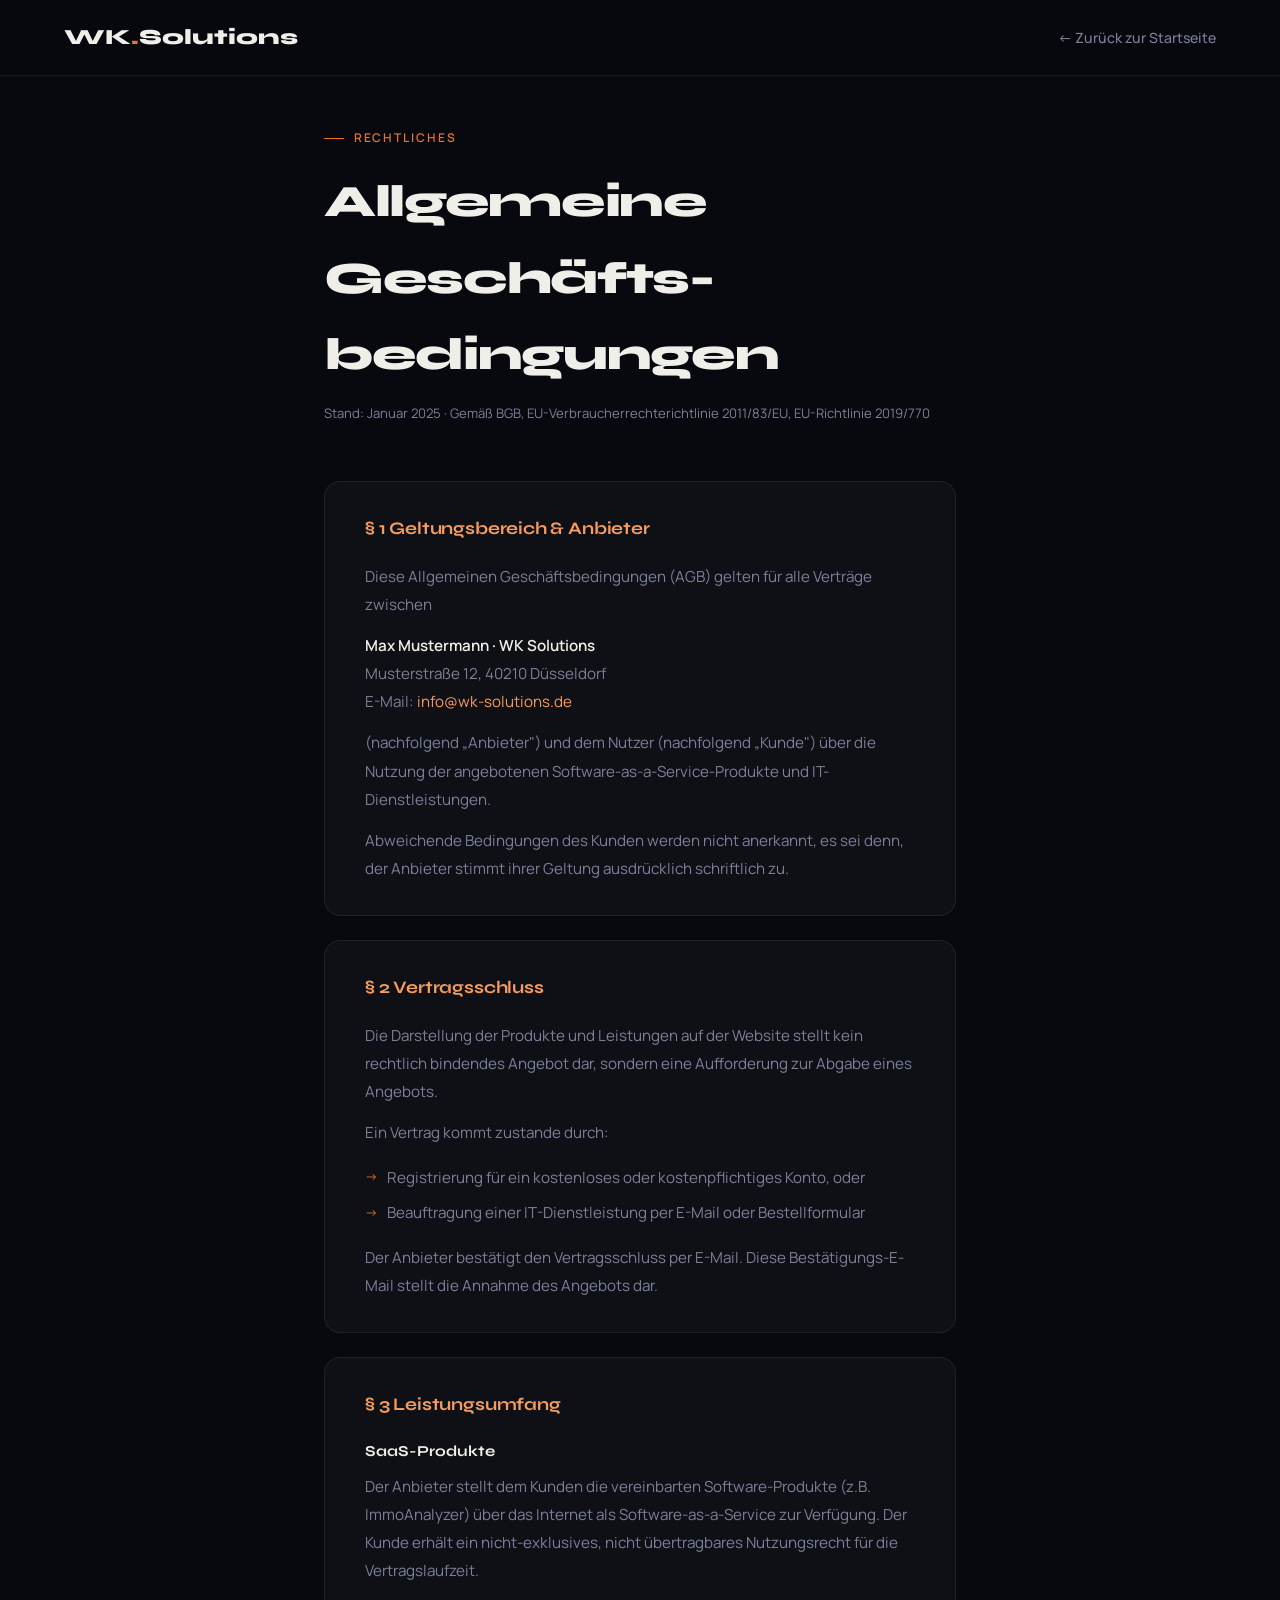
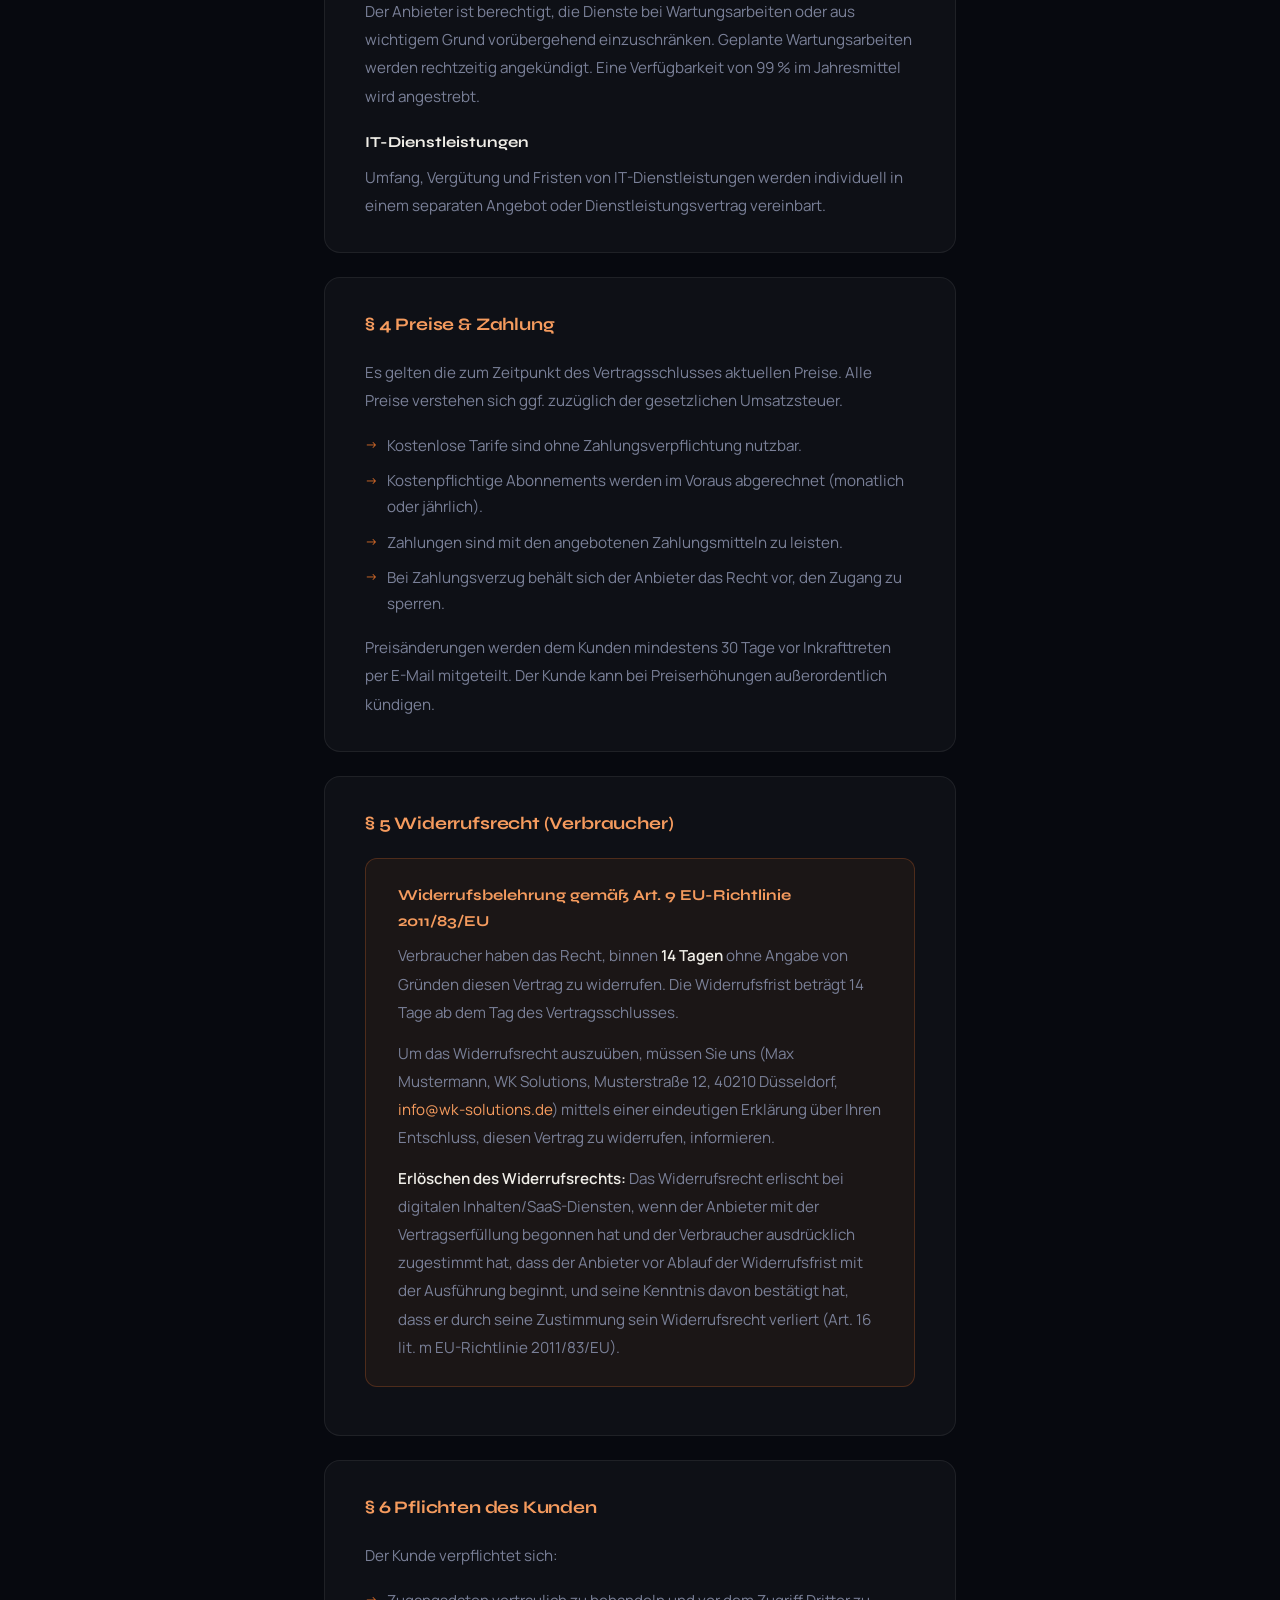
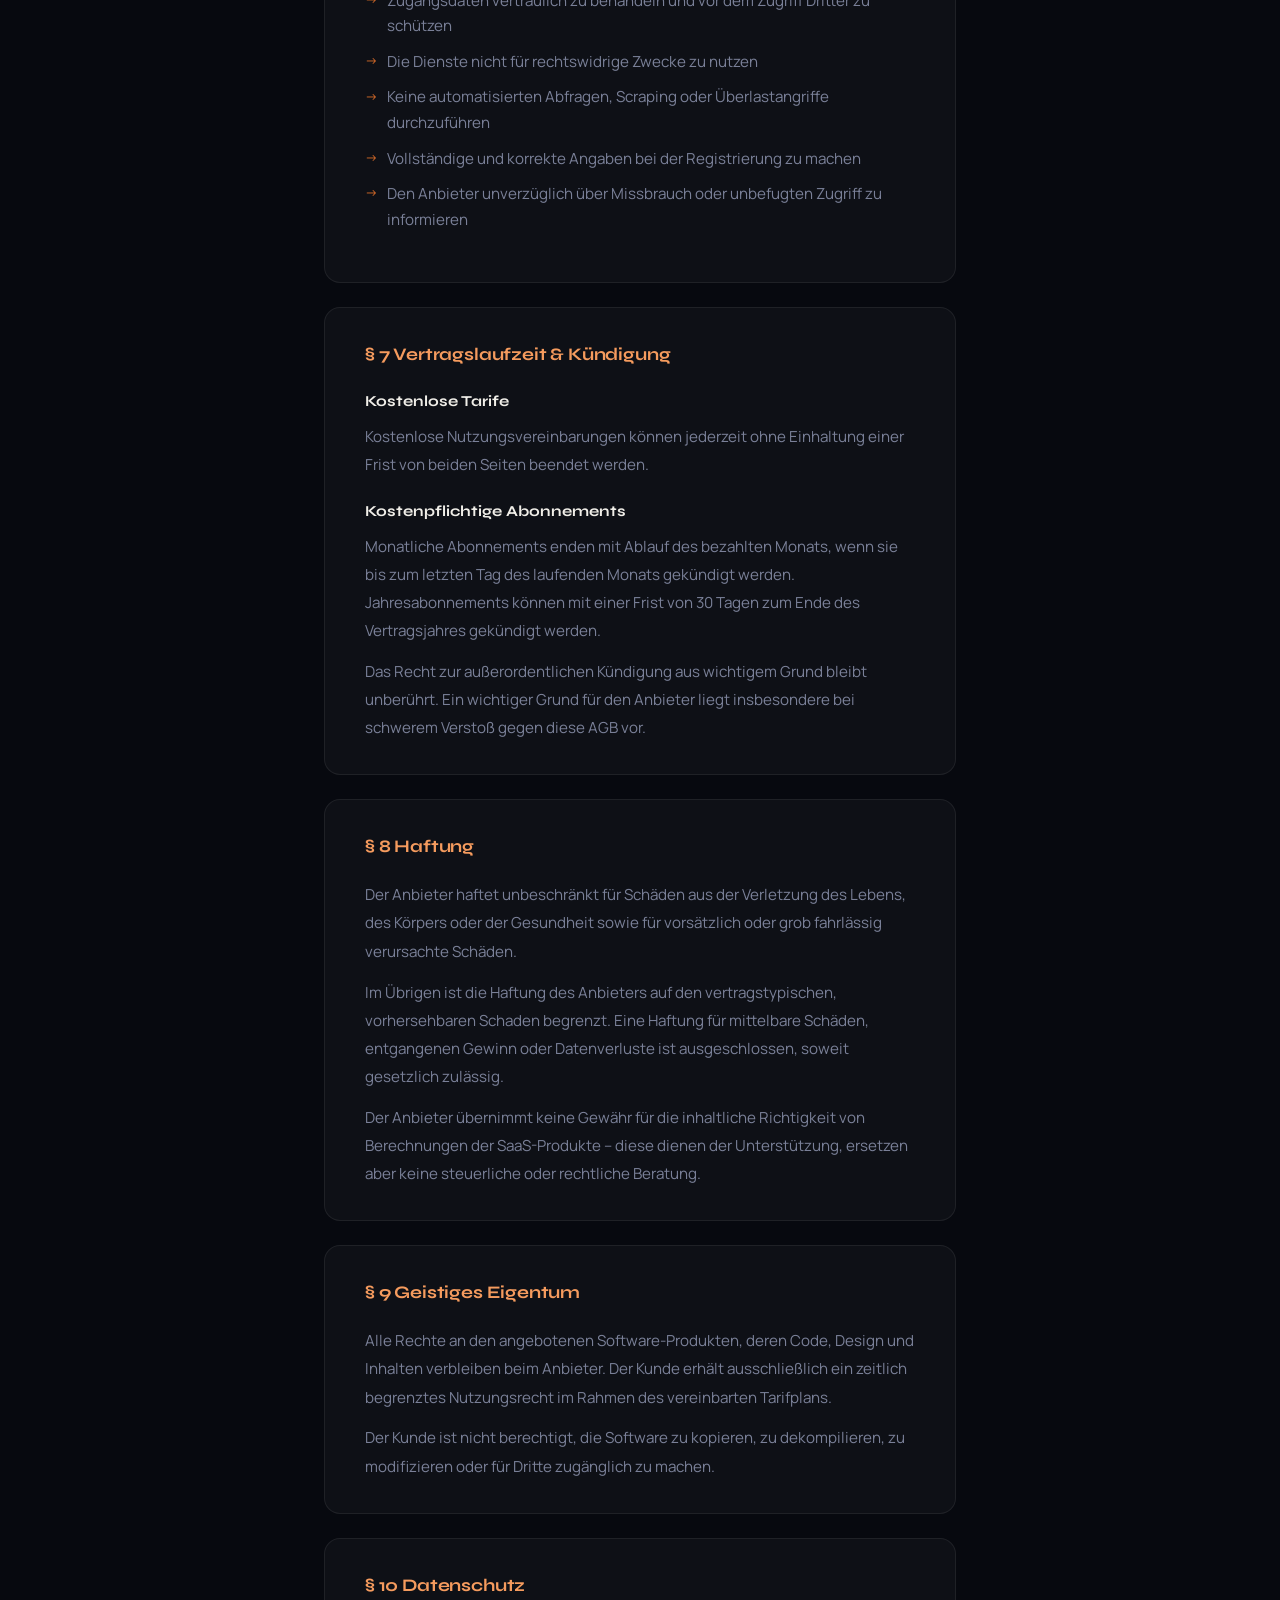
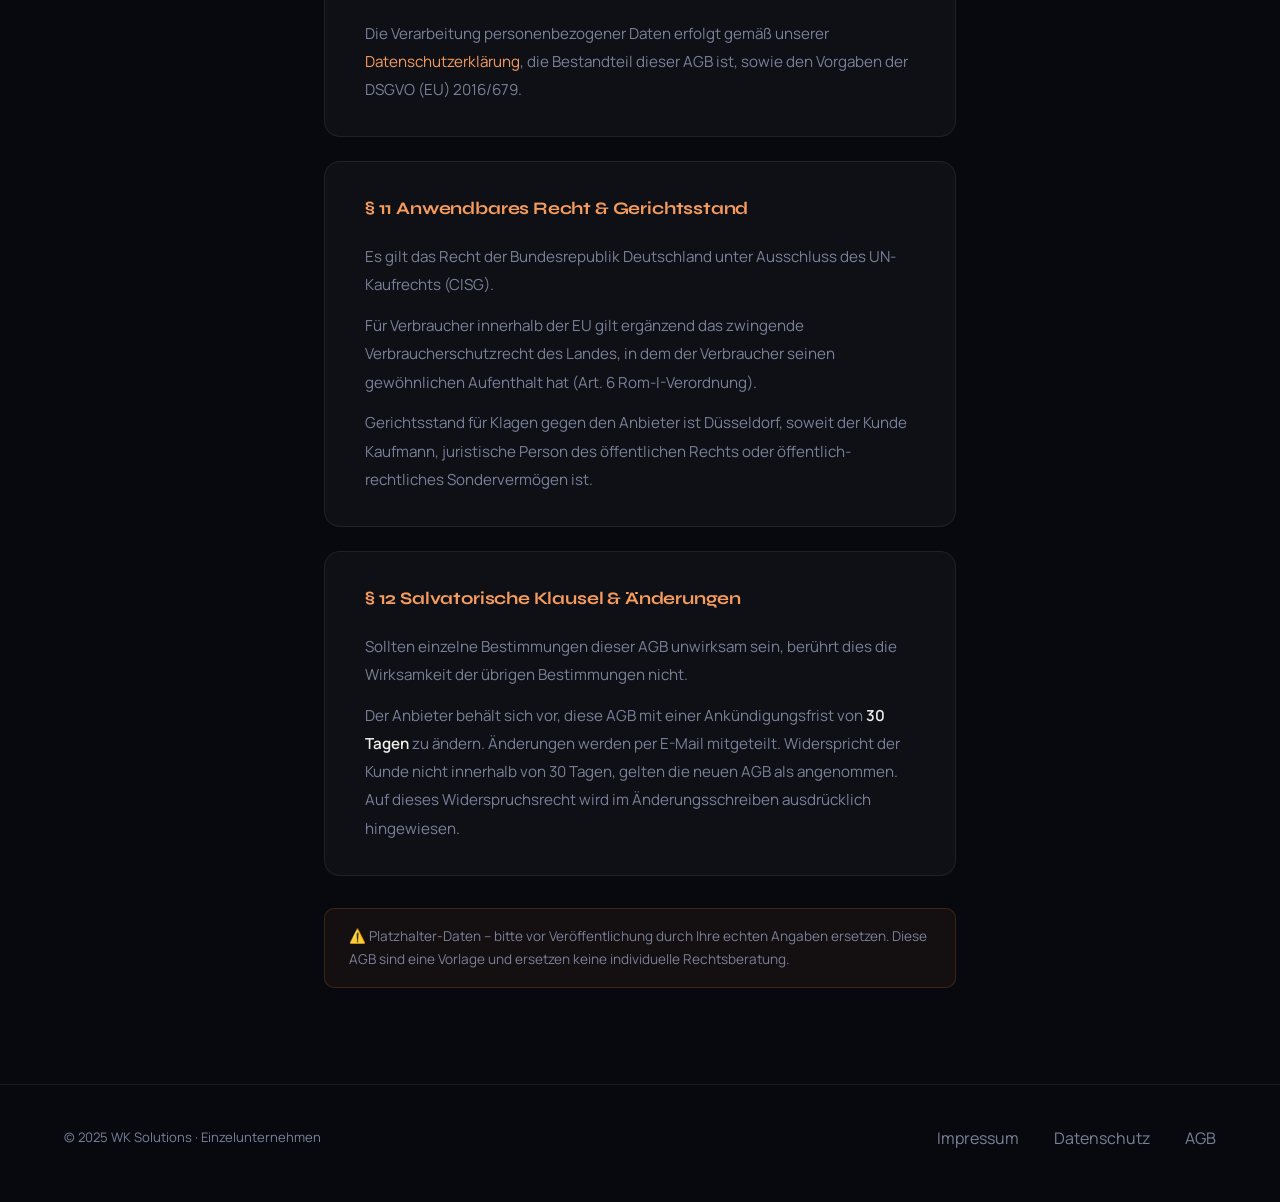
==== agb.html @ 7c2b5196 "first commit website" ====
<!DOCTYPE html>
<html lang="de">
<head>
<meta charset="UTF-8">
<meta name="viewport" content="width=device-width, initial-scale=1.0">
<title>AGB – WK Solutions</title>
<link rel="preconnect" href="https://fonts.googleapis.com">
<link href="https://fonts.googleapis.com/css2?family=Syne:wght@400;500;600;700;800&family=Manrope:wght@300;400;500;600&display=swap" rel="stylesheet">
<style>
  *, *::before, *::after { box-sizing: border-box; margin: 0; padding: 0; }
  :root {
    --bg: #07090F; --bg2: #0D111B; --bg3: #141926;
    --accent: #E8722A; --accent2: #F59B5E;
    --text: #F0EEE8; --muted: #7A8098; --border: rgba(255,255,255,0.07);
  }
  body { background: var(--bg); color: var(--text); font-family: 'Manrope', sans-serif; font-size: 16px; line-height: 1.7; }
  nav {
    position: fixed; top: 0; left: 0; right: 0; z-index: 100;
    display: flex; align-items: center; justify-content: space-between;
    padding: 1.2rem 5vw;
    background: rgba(7,9,15,0.9); backdrop-filter: blur(18px);
    border-bottom: 1px solid var(--border);
  }
  .logo { font-family: 'Syne', sans-serif; font-size: 1.35rem; font-weight: 800; color: var(--text); text-decoration: none; }
  .logo span { color: var(--accent); }
  .back-link { color: var(--muted); text-decoration: none; font-size: 0.88rem; font-weight: 500; transition: color 0.2s; }
  .back-link:hover { color: var(--text); }
  main { max-width: 760px; margin: 0 auto; padding: 8rem 5vw 6rem; }
  .page-tag {
    font-size: 0.75rem; font-weight: 600; letter-spacing: 0.16em;
    text-transform: uppercase; color: var(--accent); margin-bottom: 1rem;
    display: flex; align-items: center; gap: 0.6rem;
  }
  .page-tag::before { content: ''; display: block; width: 20px; height: 1px; background: var(--accent); }
  h1 { font-family: 'Syne', sans-serif; font-size: 2.8rem; font-weight: 800; letter-spacing: -0.03em; margin-bottom: 0.5rem; }
  .last-updated { font-size: 0.82rem; color: var(--muted); margin-bottom: 3.5rem; }
  .card {
    background: rgba(255,255,255,0.03); border: 1px solid var(--border);
    border-radius: 16px; padding: 2rem 2.5rem; margin-bottom: 1.5rem;
  }
  h2 { font-family: 'Syne', sans-serif; font-size: 1.1rem; font-weight: 700; margin-bottom: 1.2rem; color: var(--accent2); letter-spacing: -0.01em; }
  h3 { font-family: 'Syne', sans-serif; font-size: 0.95rem; font-weight: 700; margin: 1.2rem 0 0.5rem; color: var(--text); }
  p { color: var(--muted); font-size: 0.95rem; line-height: 1.85; margin-bottom: 0.8rem; }
  p:last-child { margin-bottom: 0; }
  strong { color: var(--text); font-weight: 600; }
  a { color: var(--accent2); text-decoration: none; }
  a:hover { text-decoration: underline; }
  ul { list-style: none; margin: 0.8rem 0; }
  ul li { color: var(--muted); font-size: 0.95rem; padding: 0.3rem 0 0.3rem 1.4rem; position: relative; }
  ul li::before { content: '→'; position: absolute; left: 0; color: var(--accent); font-size: 0.8rem; top: 0.38rem; }
  .widerruf-box {
    background: rgba(232,114,42,0.06); border: 1px solid rgba(232,114,42,0.25);
    border-radius: 12px; padding: 1.5rem 2rem; margin: 1rem 0;
  }
  .widerruf-box h3 { color: var(--accent2); margin-top: 0; }
  .notice {
    background: rgba(232,114,42,0.06); border: 1px solid rgba(232,114,42,0.2);
    border-radius: 10px; padding: 1rem 1.5rem; margin-top: 2rem;
    font-size: 0.85rem; color: var(--muted);
  }
  footer { padding: 2.5rem 5vw; border-top: 1px solid var(--border); display: flex; justify-content: space-between; flex-wrap: wrap; gap: 1rem; }
  footer p { font-size: 0.82rem; color: var(--muted); }
  footer a { color: var(--muted); text-decoration: none; margin-left: 2rem; }
  footer a:hover { color: var(--text); }
</style>
</head>
<body>
<nav>
  <a href="wk-solutions.html" class="logo">WK<span>.</span>Solutions</a>
  <a href="wk-solutions.html" class="back-link">← Zurück zur Startseite</a>
</nav>

<main>
  <div class="page-tag">Rechtliches</div>
  <h1>Allgemeine Geschäfts&shy;bedingungen</h1>
  <p class="last-updated">Stand: Januar 2025 · Gemäß BGB, EU-Verbraucherrechterichtlinie 2011/83/EU, EU-Richtlinie 2019/770</p>

  <div class="card">
    <h2>§ 1 Geltungsbereich & Anbieter</h2>
    <p>Diese Allgemeinen Geschäftsbedingungen (AGB) gelten für alle Verträge zwischen</p>
    <p>
      <strong>Max Mustermann · WK Solutions</strong><br>
      Musterstraße 12, 40210 Düsseldorf<br>
      E-Mail: <a href="mailto:info@wk-solutions.de">info@wk-solutions.de</a>
    </p>
    <p>(nachfolgend „Anbieter") und dem Nutzer (nachfolgend „Kunde") über die Nutzung
       der angebotenen Software-as-a-Service-Produkte und IT-Dienstleistungen.</p>
    <p>Abweichende Bedingungen des Kunden werden nicht anerkannt, es sei denn, der
       Anbieter stimmt ihrer Geltung ausdrücklich schriftlich zu.</p>
  </div>

  <div class="card">
    <h2>§ 2 Vertragsschluss</h2>
    <p>Die Darstellung der Produkte und Leistungen auf der Website stellt kein rechtlich
       bindendes Angebot dar, sondern eine Aufforderung zur Abgabe eines Angebots.</p>
    <p>Ein Vertrag kommt zustande durch:</p>
    <ul>
      <li>Registrierung für ein kostenloses oder kostenpflichtiges Konto, oder</li>
      <li>Beauftragung einer IT-Dienstleistung per E-Mail oder Bestellformular</li>
    </ul>
    <p>Der Anbieter bestätigt den Vertragsschluss per E-Mail. Diese Bestätigungs-E-Mail
       stellt die Annahme des Angebots dar.</p>
  </div>

  <div class="card">
    <h2>§ 3 Leistungsumfang</h2>
    <h3>SaaS-Produkte</h3>
    <p>Der Anbieter stellt dem Kunden die vereinbarten Software-Produkte (z.B. ImmoAnalyzer)
       über das Internet als Software-as-a-Service zur Verfügung. Der Kunde erhält ein
       nicht-exklusives, nicht übertragbares Nutzungsrecht für die Vertragslaufzeit.</p>
    <p>Der Anbieter ist berechtigt, die Dienste bei Wartungsarbeiten oder aus wichtigem
       Grund vorübergehend einzuschränken. Geplante Wartungsarbeiten werden rechtzeitig
       angekündigt. Eine Verfügbarkeit von 99 % im Jahresmittel wird angestrebt.</p>
    <h3>IT-Dienstleistungen</h3>
    <p>Umfang, Vergütung und Fristen von IT-Dienstleistungen werden individuell in einem
       separaten Angebot oder Dienstleistungsvertrag vereinbart.</p>
  </div>

  <div class="card">
    <h2>§ 4 Preise & Zahlung</h2>
    <p>Es gelten die zum Zeitpunkt des Vertragsschlusses aktuellen Preise. Alle Preise
       verstehen sich ggf. zuzüglich der gesetzlichen Umsatzsteuer.</p>
    <ul>
      <li>Kostenlose Tarife sind ohne Zahlungsverpflichtung nutzbar.</li>
      <li>Kostenpflichtige Abonnements werden im Voraus abgerechnet (monatlich oder jährlich).</li>
      <li>Zahlungen sind mit den angebotenen Zahlungsmitteln zu leisten.</li>
      <li>Bei Zahlungsverzug behält sich der Anbieter das Recht vor, den Zugang zu sperren.</li>
    </ul>
    <p>Preisänderungen werden dem Kunden mindestens 30 Tage vor Inkrafttreten per E-Mail
       mitgeteilt. Der Kunde kann bei Preiserhöhungen außerordentlich kündigen.</p>
  </div>

  <div class="card">
    <h2>§ 5 Widerrufsrecht (Verbraucher)</h2>
    <div class="widerruf-box">
      <h3>Widerrufsbelehrung gemäß Art. 9 EU-Richtlinie 2011/83/EU</h3>
      <p>Verbraucher haben das Recht, binnen <strong>14 Tagen</strong> ohne Angabe von
         Gründen diesen Vertrag zu widerrufen. Die Widerrufsfrist beträgt 14 Tage ab dem
         Tag des Vertragsschlusses.</p>
      <p>Um das Widerrufsrecht auszuüben, müssen Sie uns (Max Mustermann, WK Solutions,
         Musterstraße 12, 40210 Düsseldorf, <a href="mailto:info@wk-solutions.de">info@wk-solutions.de</a>)
         mittels einer eindeutigen Erklärung über Ihren Entschluss, diesen Vertrag zu
         widerrufen, informieren.</p>
      <p><strong>Erlöschen des Widerrufsrechts:</strong> Das Widerrufsrecht erlischt bei
         digitalen Inhalten/SaaS-Diensten, wenn der Anbieter mit der Vertragserfüllung
         begonnen hat und der Verbraucher ausdrücklich zugestimmt hat, dass der Anbieter
         vor Ablauf der Widerrufsfrist mit der Ausführung beginnt, und seine Kenntnis
         davon bestätigt hat, dass er durch seine Zustimmung sein Widerrufsrecht verliert
         (Art. 16 lit. m EU-Richtlinie 2011/83/EU).</p>
    </div>
  </div>

  <div class="card">
    <h2>§ 6 Pflichten des Kunden</h2>
    <p>Der Kunde verpflichtet sich:</p>
    <ul>
      <li>Zugangsdaten vertraulich zu behandeln und vor dem Zugriff Dritter zu schützen</li>
      <li>Die Dienste nicht für rechtswidrige Zwecke zu nutzen</li>
      <li>Keine automatisierten Abfragen, Scraping oder Überlastangriffe durchzuführen</li>
      <li>Vollständige und korrekte Angaben bei der Registrierung zu machen</li>
      <li>Den Anbieter unverzüglich über Missbrauch oder unbefugten Zugriff zu informieren</li>
    </ul>
  </div>

  <div class="card">
    <h2>§ 7 Vertragslaufzeit & Kündigung</h2>
    <h3>Kostenlose Tarife</h3>
    <p>Kostenlose Nutzungsvereinbarungen können jederzeit ohne Einhaltung einer Frist
       von beiden Seiten beendet werden.</p>
    <h3>Kostenpflichtige Abonnements</h3>
    <p>Monatliche Abonnements enden mit Ablauf des bezahlten Monats, wenn sie bis zum
       letzten Tag des laufenden Monats gekündigt werden. Jahresabonnements können mit
       einer Frist von 30 Tagen zum Ende des Vertragsjahres gekündigt werden.</p>
    <p>Das Recht zur außerordentlichen Kündigung aus wichtigem Grund bleibt unberührt.
       Ein wichtiger Grund für den Anbieter liegt insbesondere bei schwerem Verstoß
       gegen diese AGB vor.</p>
  </div>

  <div class="card">
    <h2>§ 8 Haftung</h2>
    <p>Der Anbieter haftet unbeschränkt für Schäden aus der Verletzung des Lebens,
       des Körpers oder der Gesundheit sowie für vorsätzlich oder grob fahrlässig
       verursachte Schäden.</p>
    <p>Im Übrigen ist die Haftung des Anbieters auf den vertragstypischen, vorhersehbaren
       Schaden begrenzt. Eine Haftung für mittelbare Schäden, entgangenen Gewinn oder
       Datenverluste ist ausgeschlossen, soweit gesetzlich zulässig.</p>
    <p>Der Anbieter übernimmt keine Gewähr für die inhaltliche Richtigkeit von
       Berechnungen der SaaS-Produkte – diese dienen der Unterstützung, ersetzen aber
       keine steuerliche oder rechtliche Beratung.</p>
  </div>

  <div class="card">
    <h2>§ 9 Geistiges Eigentum</h2>
    <p>Alle Rechte an den angebotenen Software-Produkten, deren Code, Design und
       Inhalten verbleiben beim Anbieter. Der Kunde erhält ausschließlich ein zeitlich
       begrenztes Nutzungsrecht im Rahmen des vereinbarten Tarifplans.</p>
    <p>Der Kunde ist nicht berechtigt, die Software zu kopieren, zu dekompilieren,
       zu modifizieren oder für Dritte zugänglich zu machen.</p>
  </div>

  <div class="card">
    <h2>§ 10 Datenschutz</h2>
    <p>Die Verarbeitung personenbezogener Daten erfolgt gemäß unserer
       <a href="datenschutz.html">Datenschutzerklärung</a>, die Bestandteil dieser
       AGB ist, sowie den Vorgaben der DSGVO (EU) 2016/679.</p>
  </div>

  <div class="card">
    <h2>§ 11 Anwendbares Recht & Gerichtsstand</h2>
    <p>Es gilt das Recht der Bundesrepublik Deutschland unter Ausschluss des
       UN-Kaufrechts (CISG).</p>
    <p>Für Verbraucher innerhalb der EU gilt ergänzend das zwingende Verbraucherschutzrecht
       des Landes, in dem der Verbraucher seinen gewöhnlichen Aufenthalt hat
       (Art. 6 Rom-I-Verordnung).</p>
    <p>Gerichtsstand für Klagen gegen den Anbieter ist Düsseldorf, soweit der Kunde
       Kaufmann, juristische Person des öffentlichen Rechts oder öffentlich-rechtliches
       Sondervermögen ist.</p>
  </div>

  <div class="card">
    <h2>§ 12 Salvatorische Klausel & Änderungen</h2>
    <p>Sollten einzelne Bestimmungen dieser AGB unwirksam sein, berührt dies die
       Wirksamkeit der übrigen Bestimmungen nicht.</p>
    <p>Der Anbieter behält sich vor, diese AGB mit einer Ankündigungsfrist von
       <strong>30 Tagen</strong> zu ändern. Änderungen werden per E-Mail mitgeteilt.
       Widerspricht der Kunde nicht innerhalb von 30 Tagen, gelten die neuen AGB
       als angenommen. Auf dieses Widerspruchsrecht wird im Änderungsschreiben
       ausdrücklich hingewiesen.</p>
  </div>

  <div class="notice">
    ⚠️ Platzhalter-Daten – bitte vor Veröffentlichung durch Ihre echten Angaben ersetzen.
    Diese AGB sind eine Vorlage und ersetzen keine individuelle Rechtsberatung.
  </div>
</main>

<footer>
  <p>© 2025 WK Solutions · Einzelunternehmen</p>
  <div>
    <a href="impressum.html">Impressum</a>
    <a href="datenschutz.html">Datenschutz</a>
    <a href="agb.html">AGB</a>
  </div>
</footer>
</body>
</html>
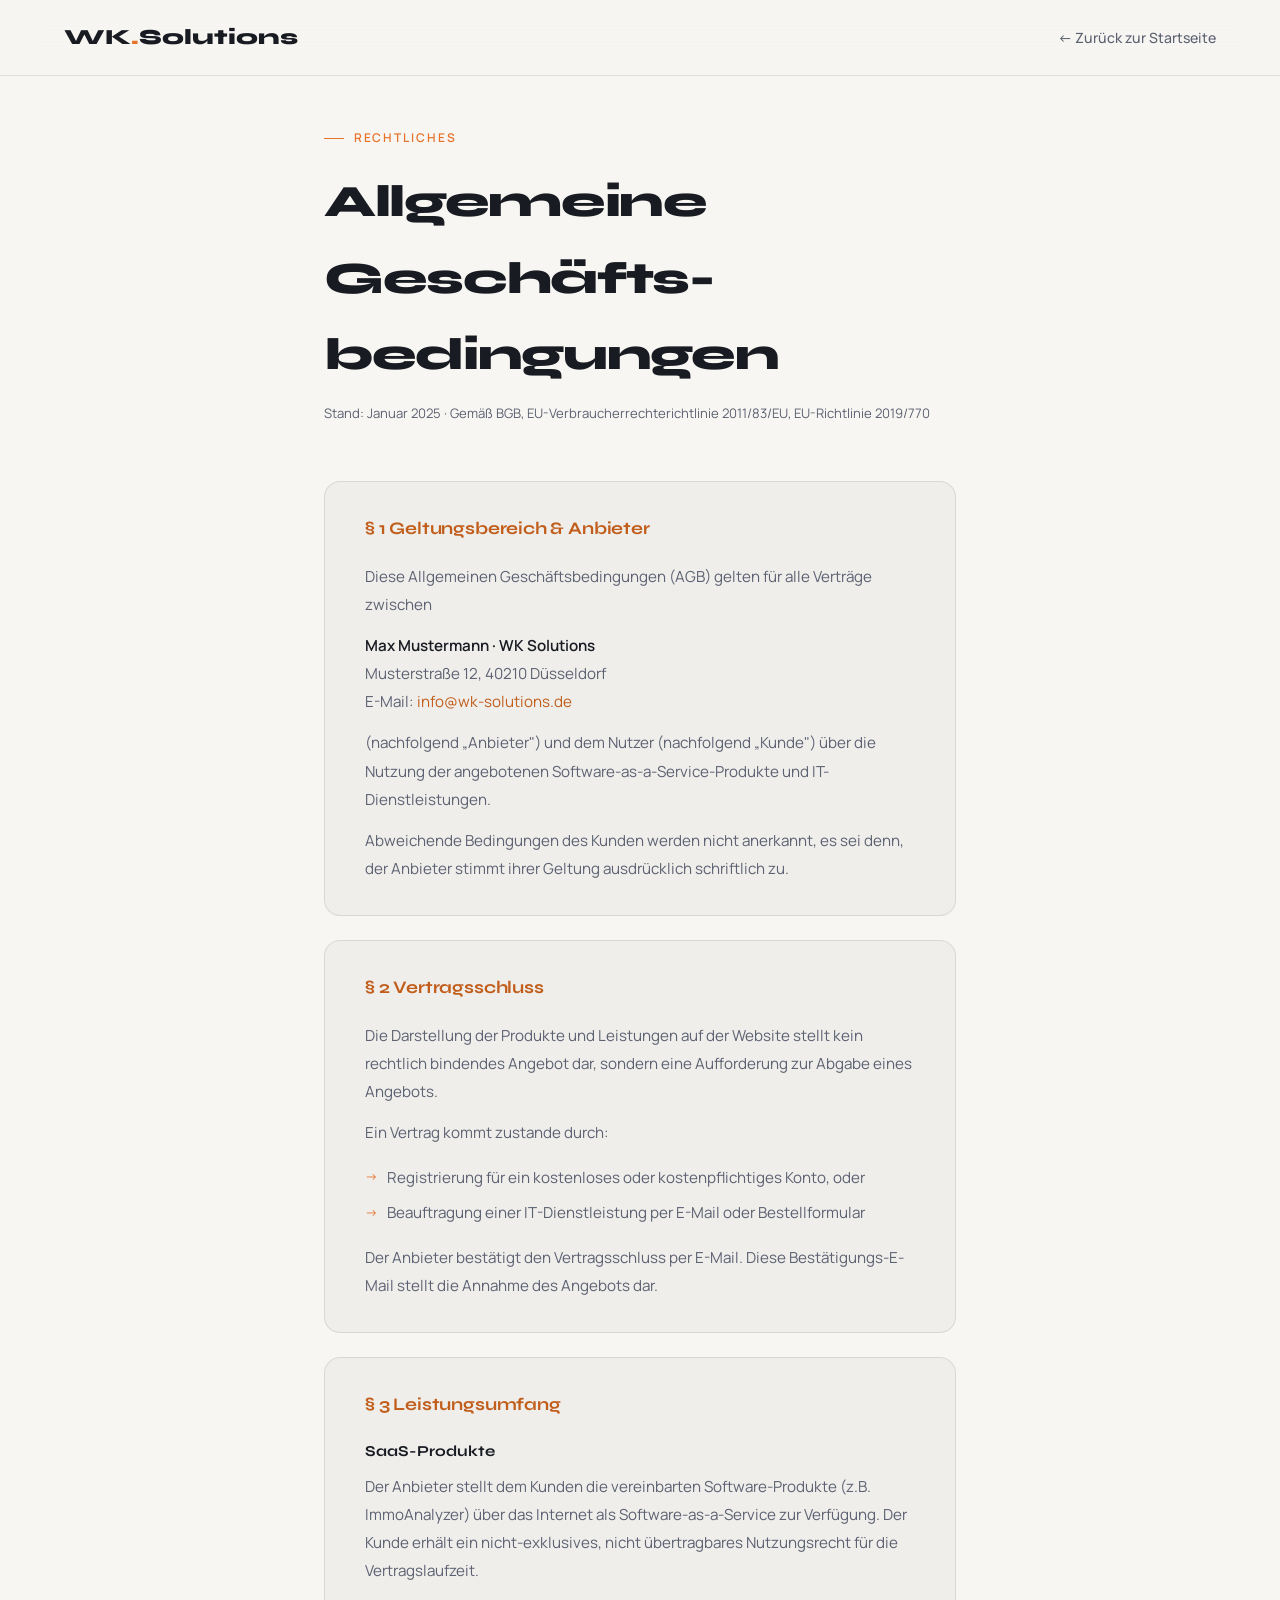
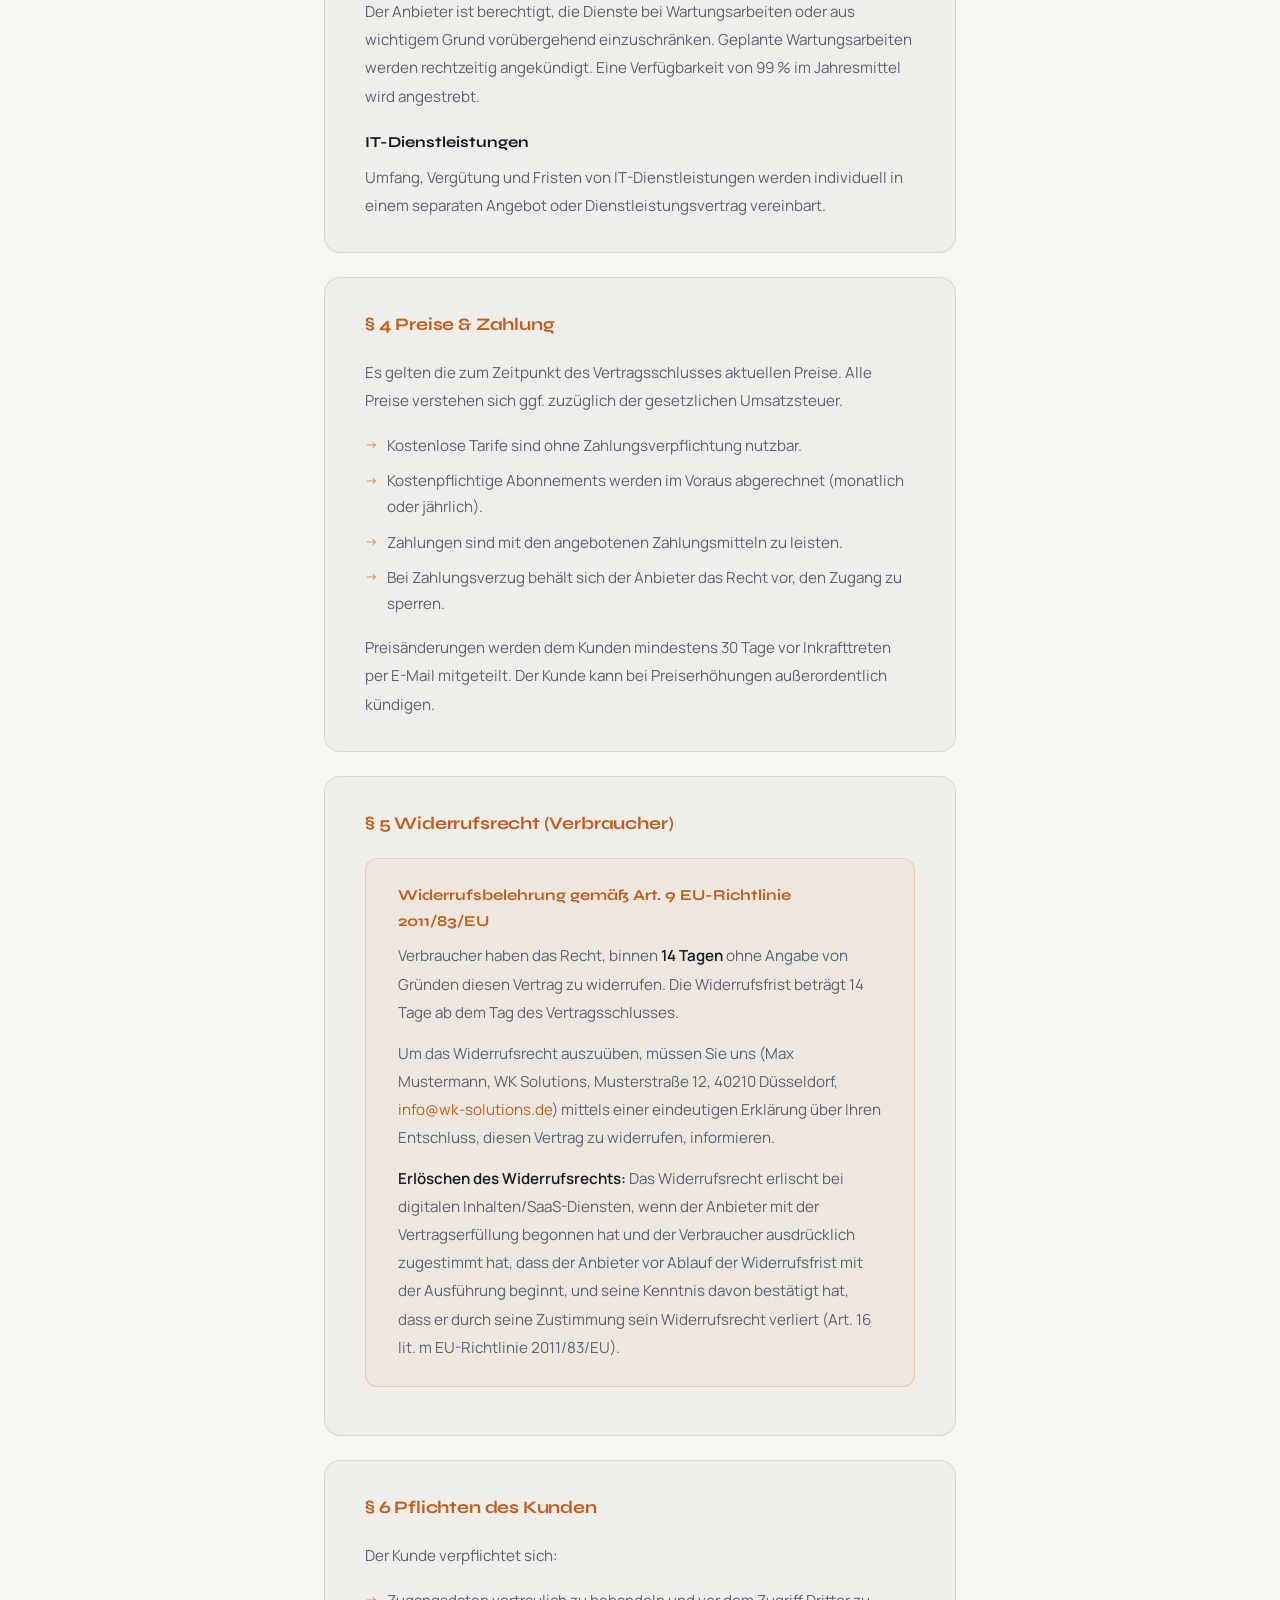
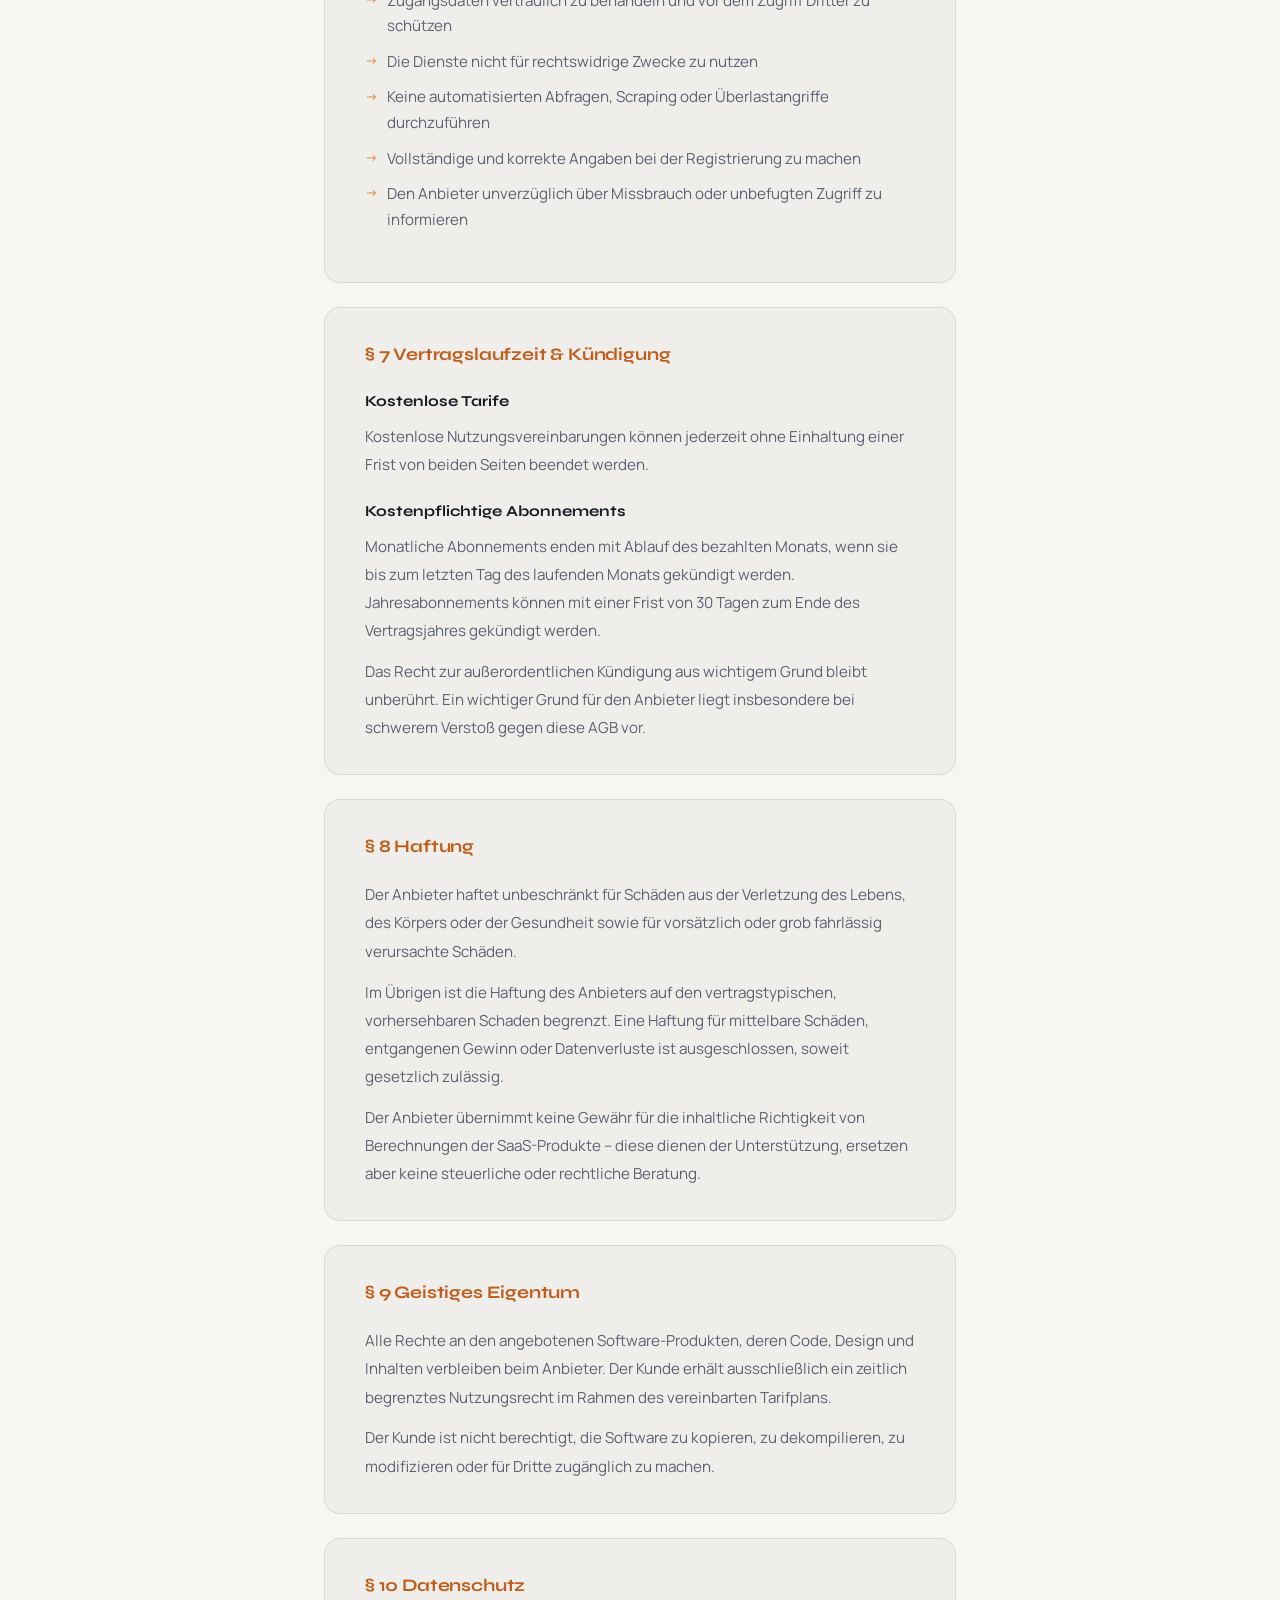
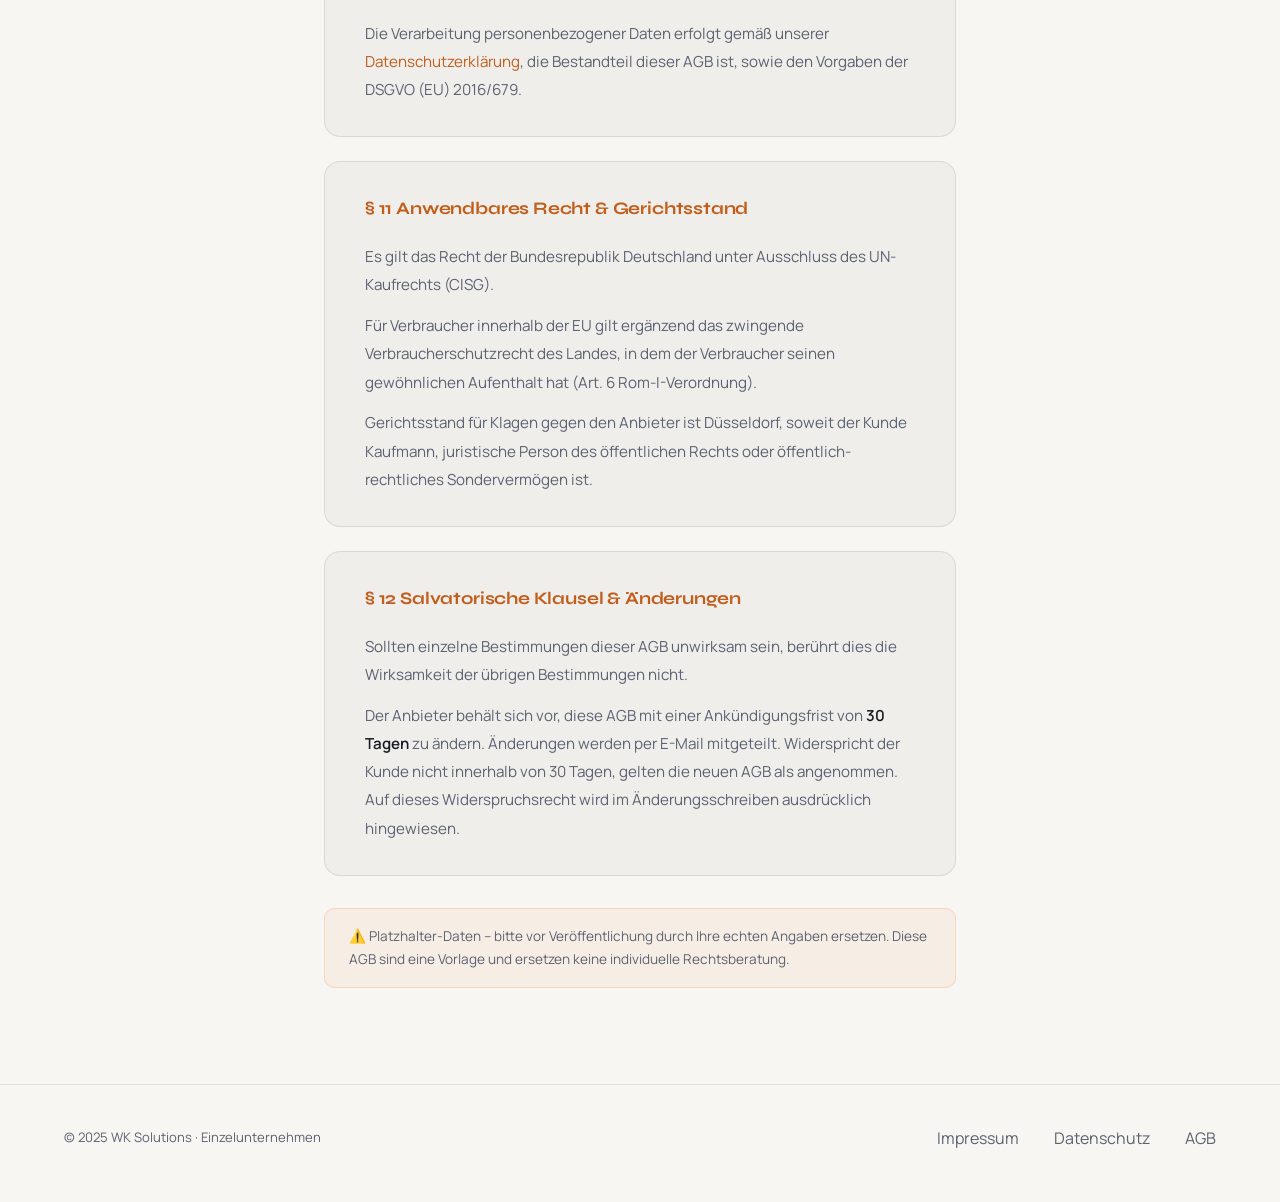
==== commit ebf65cfd: "update web pages" ====
--- a/agb.html
+++ b/agb.html
@@ -1,4 +1,4 @@
-<!DOCTYPE html>
+﻿<!DOCTYPE html>
 <html lang="de">
 <head>
 <meta charset="UTF-8">
@@ -9,16 +9,16 @@
 <style>
   *, *::before, *::after { box-sizing: border-box; margin: 0; padding: 0; }
   :root {
-    --bg: #07090F; --bg2: #0D111B; --bg3: #141926;
-    --accent: #E8722A; --accent2: #F59B5E;
-    --text: #F0EEE8; --muted: #7A8098; --border: rgba(255,255,255,0.07);
+    --bg: #F7F6F2; --bg2: #FFFFFF; --bg3: #F0EEE8;
+    --accent: #E8722A; --accent2: #C25E1C;
+    --text: #181B22; --muted: #5D6272; --border: rgba(24,27,34,0.10);
   }
   body { background: var(--bg); color: var(--text); font-family: 'Manrope', sans-serif; font-size: 16px; line-height: 1.7; }
   nav {
     position: fixed; top: 0; left: 0; right: 0; z-index: 100;
     display: flex; align-items: center; justify-content: space-between;
     padding: 1.2rem 5vw;
-    background: rgba(7,9,15,0.9); backdrop-filter: blur(18px);
+    background: rgba(247,246,242,0.9); backdrop-filter: blur(18px);
     border-bottom: 1px solid var(--border);
   }
   .logo { font-family: 'Syne', sans-serif; font-size: 1.35rem; font-weight: 800; color: var(--text); text-decoration: none; }
@@ -35,7 +35,7 @@
   h1 { font-family: 'Syne', sans-serif; font-size: 2.8rem; font-weight: 800; letter-spacing: -0.03em; margin-bottom: 0.5rem; }
   .last-updated { font-size: 0.82rem; color: var(--muted); margin-bottom: 3.5rem; }
   .card {
-    background: rgba(255,255,255,0.03); border: 1px solid var(--border);
+    background: rgba(24,27,34,0.03); border: 1px solid var(--border);
     border-radius: 16px; padding: 2rem 2.5rem; margin-bottom: 1.5rem;
   }
   h2 { font-family: 'Syne', sans-serif; font-size: 1.1rem; font-weight: 700; margin-bottom: 1.2rem; color: var(--accent2); letter-spacing: -0.01em; }
@@ -66,8 +66,8 @@
 </head>
 <body>
 <nav>
-  <a href="wk-solutions.html" class="logo">WK<span>.</span>Solutions</a>
-  <a href="wk-solutions.html" class="back-link">← Zurück zur Startseite</a>
+  <a href="index.html" class="logo">WK<span>.</span>Solutions</a>
+  <a href="index.html" class="back-link">← Zurück zur Startseite</a>
 </nav>
 
 <main>
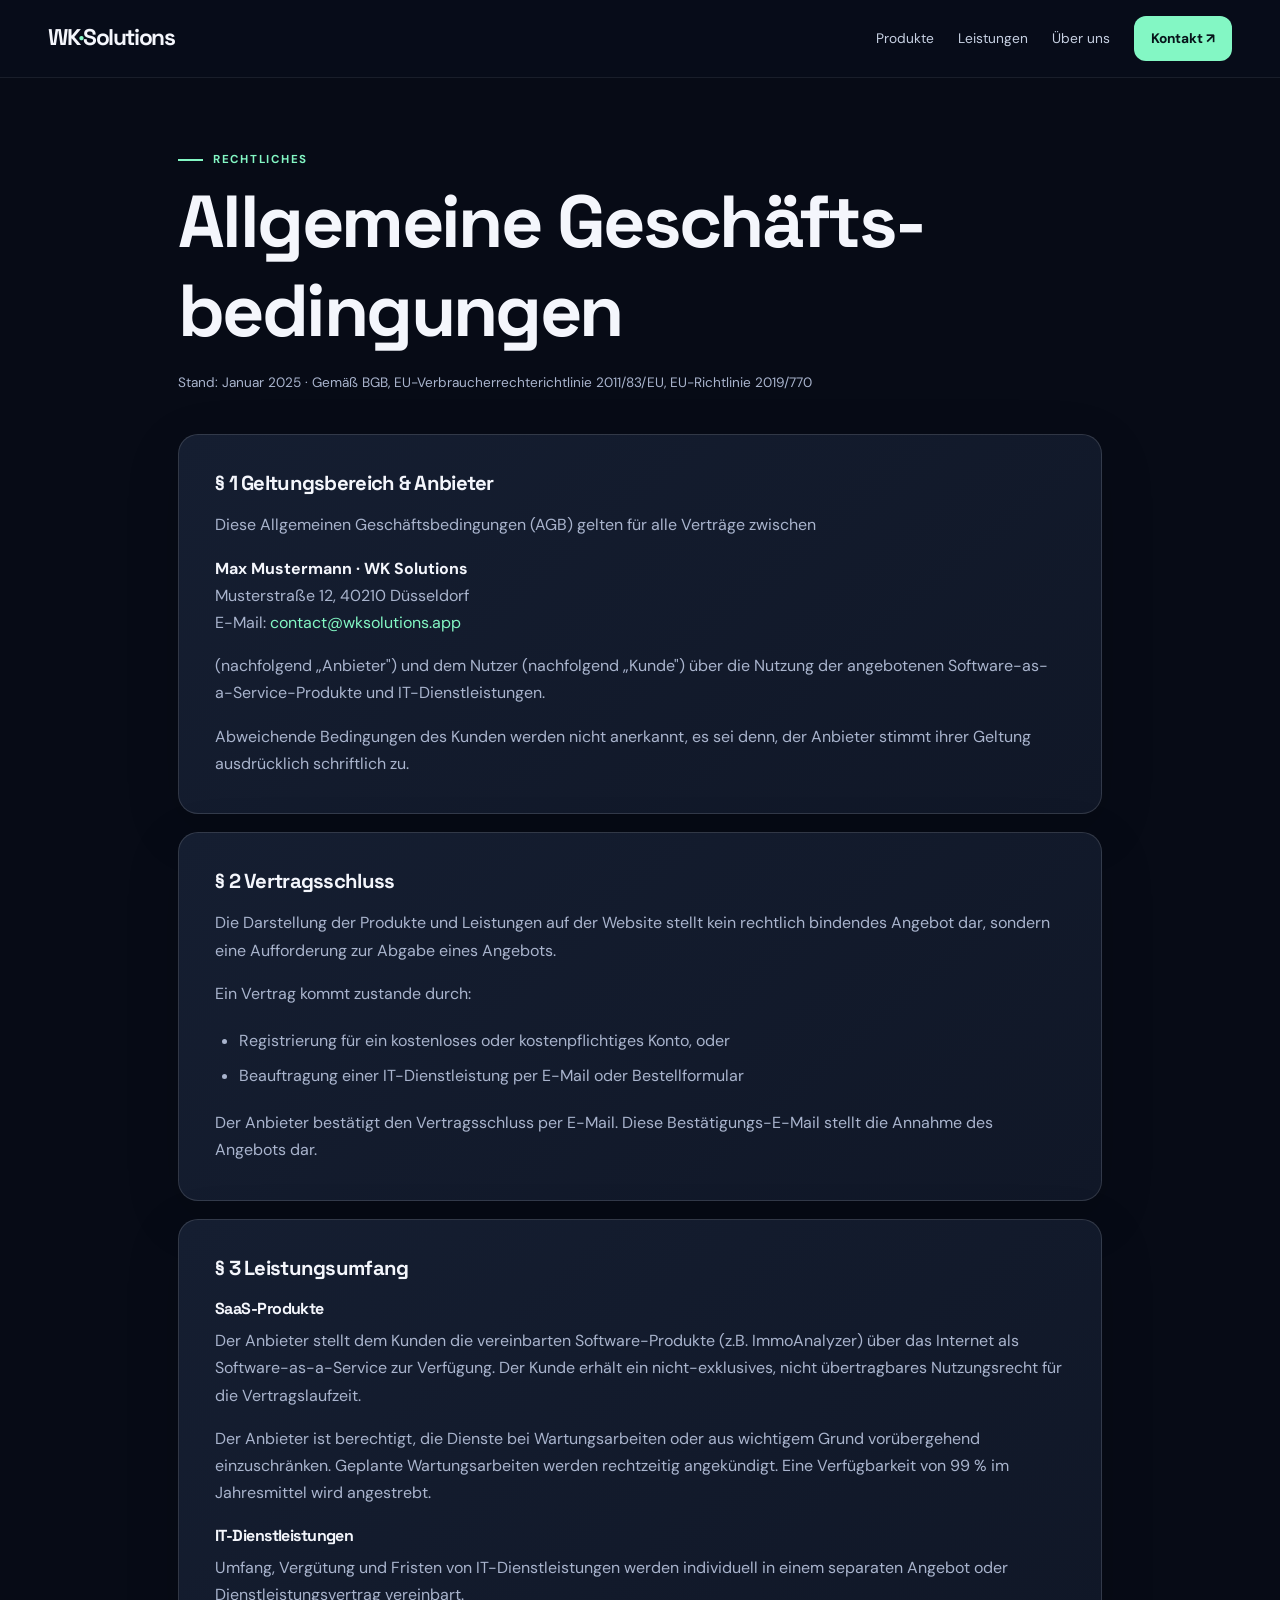
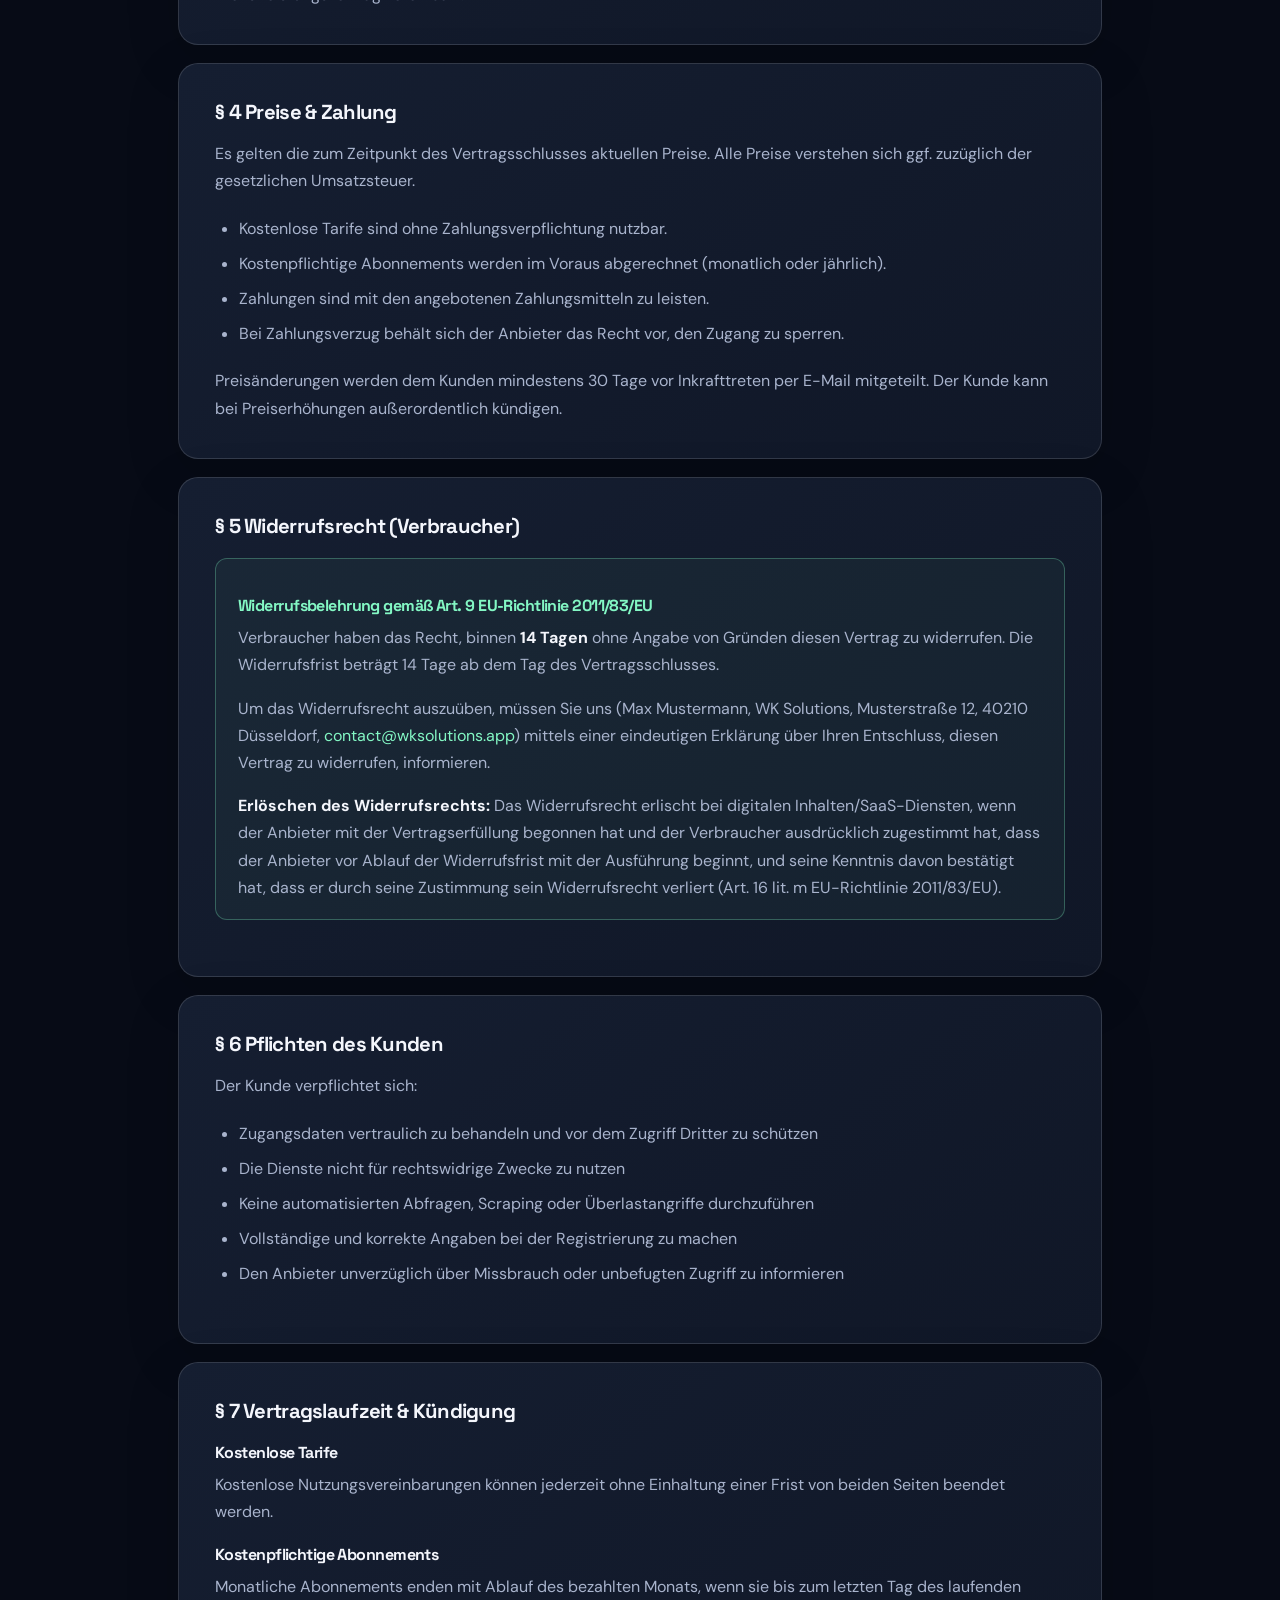
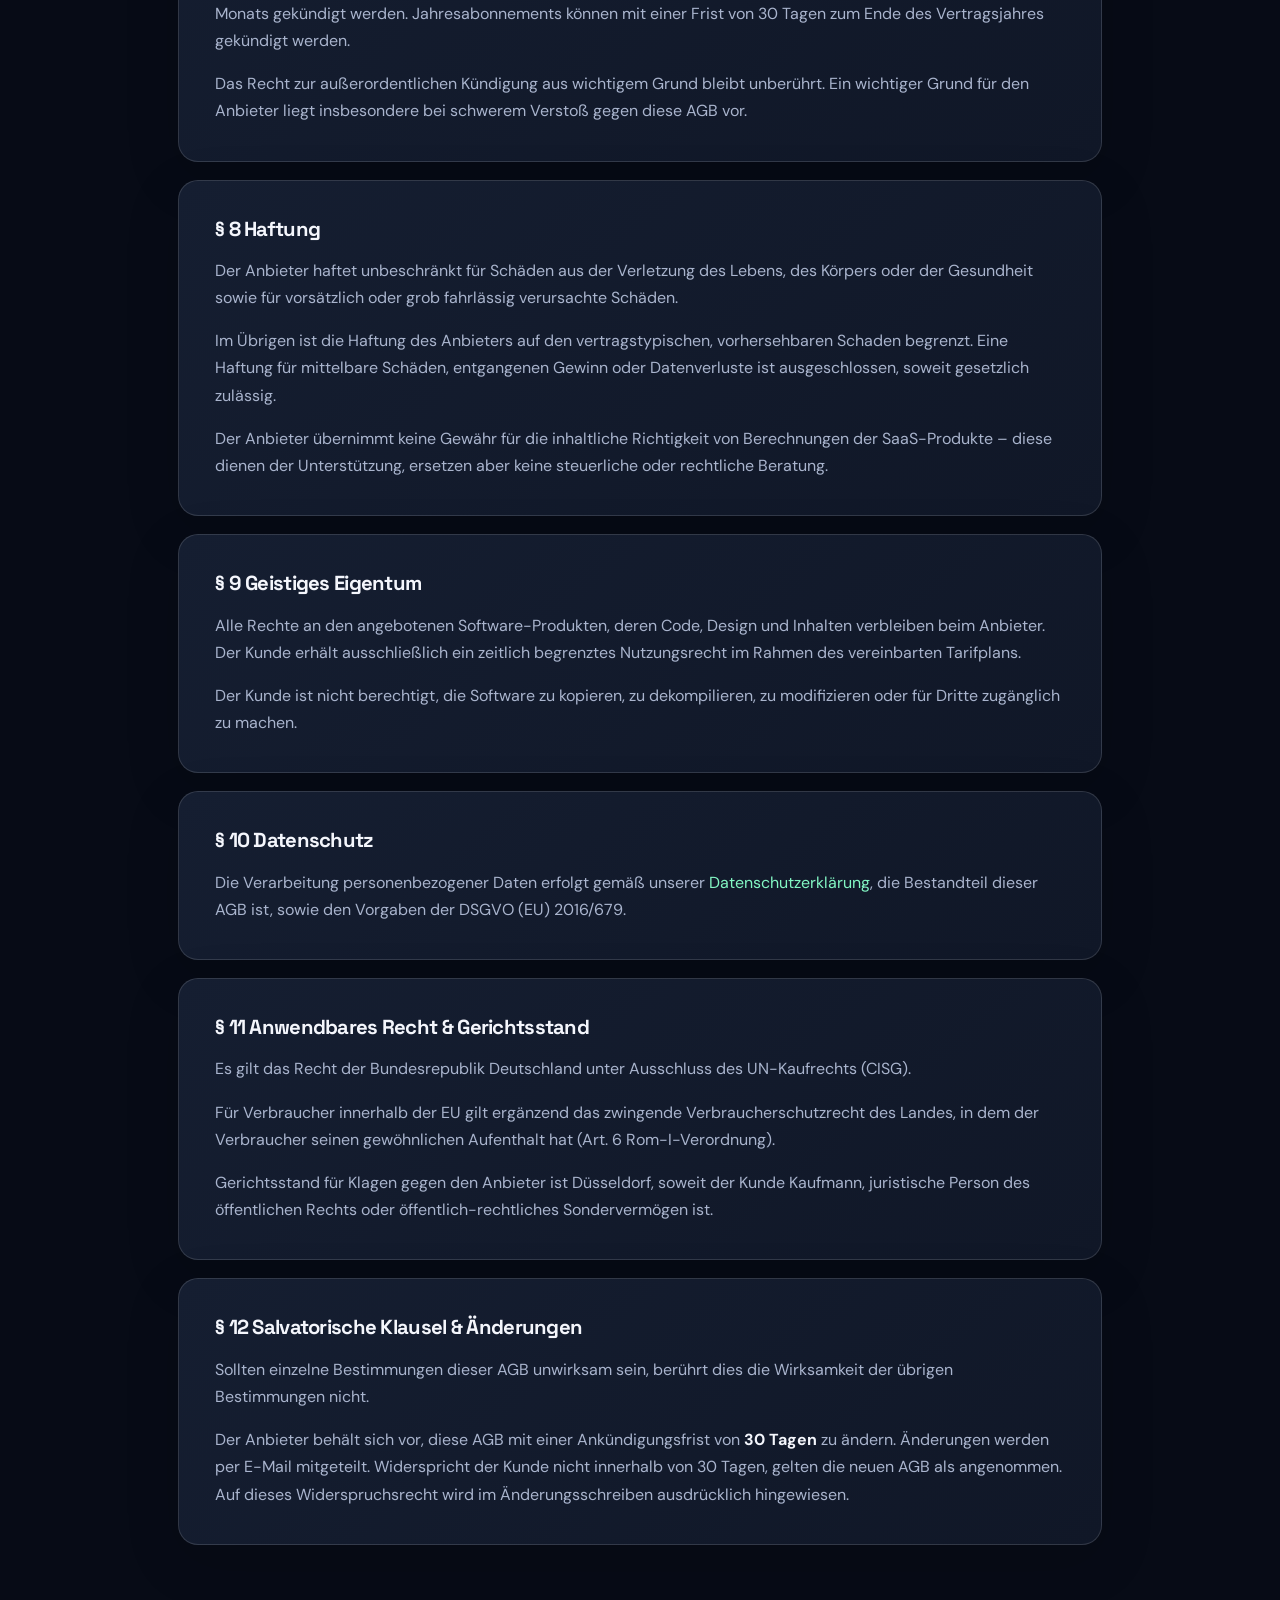
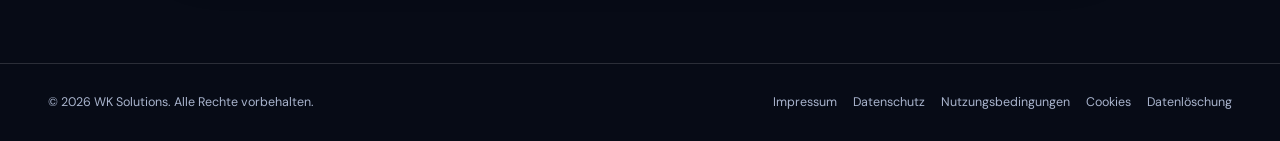
==== commit a0c1e89a: "Add Meta data deletion and terms pages; unify legal pages with site design and correct imprint" ====
--- a/agb.html
+++ b/agb.html
@@ -1,76 +1,17 @@
-﻿<!DOCTYPE html>
+<!DOCTYPE html>
 <html lang="de">
 <head>
 <meta charset="UTF-8">
 <meta name="viewport" content="width=device-width, initial-scale=1.0">
 <title>AGB – WK Solutions</title>
-<link rel="preconnect" href="https://fonts.googleapis.com">
-<link href="https://fonts.googleapis.com/css2?family=Syne:wght@400;500;600;700;800&family=Manrope:wght@300;400;500;600&display=swap" rel="stylesheet">
-<style>
-  *, *::before, *::after { box-sizing: border-box; margin: 0; padding: 0; }
-  :root {
-    --bg: #F7F6F2; --bg2: #FFFFFF; --bg3: #F0EEE8;
-    --accent: #E8722A; --accent2: #C25E1C;
-    --text: #181B22; --muted: #5D6272; --border: rgba(24,27,34,0.10);
-  }
-  body { background: var(--bg); color: var(--text); font-family: 'Manrope', sans-serif; font-size: 16px; line-height: 1.7; }
-  nav {
-    position: fixed; top: 0; left: 0; right: 0; z-index: 100;
-    display: flex; align-items: center; justify-content: space-between;
-    padding: 1.2rem 5vw;
-    background: rgba(247,246,242,0.9); backdrop-filter: blur(18px);
-    border-bottom: 1px solid var(--border);
-  }
-  .logo { font-family: 'Syne', sans-serif; font-size: 1.35rem; font-weight: 800; color: var(--text); text-decoration: none; }
-  .logo span { color: var(--accent); }
-  .back-link { color: var(--muted); text-decoration: none; font-size: 0.88rem; font-weight: 500; transition: color 0.2s; }
-  .back-link:hover { color: var(--text); }
-  main { max-width: 760px; margin: 0 auto; padding: 8rem 5vw 6rem; }
-  .page-tag {
-    font-size: 0.75rem; font-weight: 600; letter-spacing: 0.16em;
-    text-transform: uppercase; color: var(--accent); margin-bottom: 1rem;
-    display: flex; align-items: center; gap: 0.6rem;
-  }
-  .page-tag::before { content: ''; display: block; width: 20px; height: 1px; background: var(--accent); }
-  h1 { font-family: 'Syne', sans-serif; font-size: 2.8rem; font-weight: 800; letter-spacing: -0.03em; margin-bottom: 0.5rem; }
-  .last-updated { font-size: 0.82rem; color: var(--muted); margin-bottom: 3.5rem; }
-  .card {
-    background: rgba(24,27,34,0.03); border: 1px solid var(--border);
-    border-radius: 16px; padding: 2rem 2.5rem; margin-bottom: 1.5rem;
-  }
-  h2 { font-family: 'Syne', sans-serif; font-size: 1.1rem; font-weight: 700; margin-bottom: 1.2rem; color: var(--accent2); letter-spacing: -0.01em; }
-  h3 { font-family: 'Syne', sans-serif; font-size: 0.95rem; font-weight: 700; margin: 1.2rem 0 0.5rem; color: var(--text); }
-  p { color: var(--muted); font-size: 0.95rem; line-height: 1.85; margin-bottom: 0.8rem; }
-  p:last-child { margin-bottom: 0; }
-  strong { color: var(--text); font-weight: 600; }
-  a { color: var(--accent2); text-decoration: none; }
-  a:hover { text-decoration: underline; }
-  ul { list-style: none; margin: 0.8rem 0; }
-  ul li { color: var(--muted); font-size: 0.95rem; padding: 0.3rem 0 0.3rem 1.4rem; position: relative; }
-  ul li::before { content: '→'; position: absolute; left: 0; color: var(--accent); font-size: 0.8rem; top: 0.38rem; }
-  .widerruf-box {
-    background: rgba(232,114,42,0.06); border: 1px solid rgba(232,114,42,0.25);
-    border-radius: 12px; padding: 1.5rem 2rem; margin: 1rem 0;
-  }
-  .widerruf-box h3 { color: var(--accent2); margin-top: 0; }
-  .notice {
-    background: rgba(232,114,42,0.06); border: 1px solid rgba(232,114,42,0.2);
-    border-radius: 10px; padding: 1rem 1.5rem; margin-top: 2rem;
-    font-size: 0.85rem; color: var(--muted);
-  }
-  footer { padding: 2.5rem 5vw; border-top: 1px solid var(--border); display: flex; justify-content: space-between; flex-wrap: wrap; gap: 1rem; }
-  footer p { font-size: 0.82rem; color: var(--muted); }
-  footer a { color: var(--muted); text-decoration: none; margin-left: 2rem; }
-  footer a:hover { color: var(--text); }
-</style>
+
+
+<meta name="theme-color" content="#070b16"><link rel="stylesheet" href="/legal.css">
 </head>
 <body>
-<nav>
-  <a href="index.html" class="logo">WK<span>.</span>Solutions</a>
-  <a href="index.html" class="back-link">← Zurück zur Startseite</a>
-</nav>
+<nav aria-label="Hauptnavigation" class="topnav"><div class="shell navinner"><a class="logo" href="/index.html">WK<span>·</span>Solutions</a><div class="nav-links"><a href="/index.html#produkte">Produkte</a><a href="/index.html#leistungen">Leistungen</a><a href="/index.html#ueber-uns">Über uns</a><a class="nav-cta" href="/index.html#kontakt">Kontakt ↗</a></div><button aria-controls="mobileMenu" aria-expanded="false" aria-label="Menü öffnen" class="nav-burger" id="navBurger" type="button">☰</button></div></nav><div aria-label="Mobile Navigation" class="mobile-menu" id="mobileMenu"><a href="/index.html">Startseite</a><a href="/index.html#produkte">Produkte</a><a href="/index.html#leistungen">Leistungen</a><a href="/index.html#ueber-uns">Über uns</a><a href="/index.html#kontakt">Kontakt</a></div>
 
-<main>
+<main class="legal-wrap">
   <div class="page-tag">Rechtliches</div>
   <h1>Allgemeine Geschäfts&shy;bedingungen</h1>
   <p class="last-updated">Stand: Januar 2025 · Gemäß BGB, EU-Verbraucherrechterichtlinie 2011/83/EU, EU-Richtlinie 2019/770</p>
@@ -81,7 +22,7 @@
     <p>
       <strong>Max Mustermann · WK Solutions</strong><br>
       Musterstraße 12, 40210 Düsseldorf<br>
-      E-Mail: <a href="mailto:info@wk-solutions.de">info@wk-solutions.de</a>
+      E-Mail: <a href="mailto:contact@wksolutions.app">contact@wksolutions.app</a>
     </p>
     <p>(nachfolgend „Anbieter") und dem Nutzer (nachfolgend „Kunde") über die Nutzung
        der angebotenen Software-as-a-Service-Produkte und IT-Dienstleistungen.</p>
@@ -138,7 +79,7 @@
          Gründen diesen Vertrag zu widerrufen. Die Widerrufsfrist beträgt 14 Tage ab dem
          Tag des Vertragsschlusses.</p>
       <p>Um das Widerrufsrecht auszuüben, müssen Sie uns (Max Mustermann, WK Solutions,
-         Musterstraße 12, 40210 Düsseldorf, <a href="mailto:info@wk-solutions.de">info@wk-solutions.de</a>)
+         Musterstraße 12, 40210 Düsseldorf, <a href="mailto:contact@wksolutions.app">contact@wksolutions.app</a>)
          mittels einer eindeutigen Erklärung über Ihren Entschluss, diesen Vertrag zu
          widerrufen, informieren.</p>
       <p><strong>Erlöschen des Widerrufsrechts:</strong> Das Widerrufsrecht erlischt bei
@@ -228,19 +169,9 @@
        ausdrücklich hingewiesen.</p>
   </div>
 
-  <div class="notice">
-    ⚠️ Platzhalter-Daten – bitte vor Veröffentlichung durch Ihre echten Angaben ersetzen.
-    Diese AGB sind eine Vorlage und ersetzen keine individuelle Rechtsberatung.
-  </div>
+  
 </main>
 
-<footer>
-  <p>© 2025 WK Solutions · Einzelunternehmen</p>
-  <div>
-    <a href="impressum.html">Impressum</a>
-    <a href="datenschutz.html">Datenschutz</a>
-    <a href="agb.html">AGB</a>
-  </div>
-</footer>
-</body>
+<footer><p>© <span id="year">2026</span> WK Solutions. Alle Rechte vorbehalten.</p><div class="footer-links"><a href="/impressum">Impressum</a><a href="/datenschutz">Datenschutz</a><a href="/terms">Nutzungsbedingungen</a><a href="/cookie-richtlinie">Cookies</a><a href="/data-deletion">Datenlöschung</a></div></footer>
+<script>document.getElementById('year').textContent=new Date().getFullYear();const b=document.getElementById('navBurger'),m=document.getElementById('mobileMenu');if(b&&m){b.addEventListener('click',()=>{let o=m.classList.toggle('open');b.setAttribute('aria-expanded',String(o));});m.querySelectorAll('a').forEach(a=>a.addEventListener('click',()=>{m.classList.remove('open');b.setAttribute('aria-expanded','false')}));}</script></body>
 </html>
--- a/legal.css
+++ b/legal.css
@@ -0,0 +1,11 @@
+
+@import url('https://fonts.googleapis.com/css2?family=DM+Sans:wght@400;500;600;700&family=Space+Grotesk:wght@400;500;600;700&display=swap');
+:root{--bg:#070b16;--panel:#101727;--panel2:#151e31;--border:#273247;--ink:#f4f6fc;--muted:#a9b4cd;--mint:#83f7c4;--purple:#a99dff;--gold:#ffca87;color-scheme:dark}
+*{box-sizing:border-box}html{scroll-behavior:smooth}body{margin:0;background:var(--bg);color:var(--ink);font:16px/1.7 'DM Sans',sans-serif}a{color:var(--mint);text-decoration:none}a:hover{text-decoration:underline}a:focus-visible,button:focus-visible{outline:2px solid var(--mint);outline-offset:4px}h1,h2,h3{font-family:'Space Grotesk',sans-serif;letter-spacing:-.035em;line-height:1.2}h1{font-size:clamp(2.7rem,6vw,4.6rem);margin:.55rem 0 1rem}h2{font-size:1.27rem;margin:0 0 1rem;color:var(--ink)}h3{font-size:1rem;margin:1.2rem 0 .55rem}p{color:var(--muted);margin:.55rem 0 1rem}strong{color:var(--ink)}ul,ol{color:var(--muted);padding-left:1.5rem;margin:.75rem 0 1rem}li{padding:.25rem 0}small{color:var(--muted)}
+.shell{max-width:1240px;margin:auto;padding:0 28px}
+.topnav{height:78px;position:sticky;top:0;background:#080d1aef;backdrop-filter:blur(20px);z-index:100;border-bottom:1px solid #ffffff13}.navinner{height:100%;display:flex;align-items:center;justify-content:space-between;gap:18px}.logo{font-family:'Space Grotesk',sans-serif;font-size:1.42rem;font-weight:700;letter-spacing:-.06em;white-space:nowrap;color:var(--ink)}.logo span{color:var(--mint)}.nav-links{display:flex;align-items:center;gap:24px}.nav-links>a{font-size:.86rem;color:#c7d1e3}.nav-links>a:hover{color:var(--mint)}.nav-links .nav-cta{background:var(--mint);color:#07131a;border-radius:12px;padding:11px 17px;font-weight:700}.nav-burger{display:none;border:1px solid var(--border);background:transparent;border-radius:9px;color:var(--ink);font-size:1.1rem;padding:7px 12px}.mobile-menu{display:none}
+.legal-wrap{max-width:980px;margin:0 auto;padding:72px 28px 100px}.page-tag{font-size:.72rem;text-transform:uppercase;letter-spacing:.15em;color:var(--mint);font-weight:700;display:flex;align-items:center;gap:10px}.page-tag:before{content:'';height:2px;width:25px;background:var(--mint)}.last-updated{font-size:.85rem;margin-bottom:2.5rem}.card{background:linear-gradient(140deg,#151e31,#101727);border:1px solid #ffffff22;border-radius:20px;padding:clamp(22px,4vw,36px);margin:0 0 18px;box-shadow:0 16px 55px #0002}.card p:last-child{margin-bottom:0}.card a{overflow-wrap:anywhere}.rights-grid{display:grid;grid-template-columns:repeat(2,minmax(0,1fr));gap:12px;margin:16px 0}.right-item{background:#0d1527;border:1px solid var(--border);border-radius:12px;padding:16px}.right-item strong{display:block;margin-bottom:6px}.right-item p{font-size:.85rem;margin:0}.info-row{display:flex;gap:20px;margin:.5rem 0}.info-label{min-width:180px;color:var(--muted)}.info-value{color:var(--ink)}.notice,.widerruf-box{border:1px solid #83f7c44a;background:#83f7c40c;border-radius:12px;padding:18px 22px;margin:20px 0;color:var(--muted)}.notice{font-size:.88rem}.widerruf-box h3{color:var(--mint)}
+.cookie-category{border:1px solid var(--border);border-radius:12px;overflow:hidden;margin-bottom:14px}.cookie-cat-header{display:flex;align-items:center;justify-content:space-between;gap:14px;padding:17px 20px;background:#1b2940;cursor:pointer}.cookie-cat-left{display:flex;align-items:center;gap:14px}.cookie-cat-icon{font-size:1.1rem}.cookie-cat-title{font-weight:700;color:var(--ink)}.cookie-cat-badge{font-size:.7rem;border-radius:50px;padding:4px 9px;background:#83f7c41c;color:var(--mint)}.badge-optional{background:#ffca8720;color:var(--gold)}.cookie-cat-chevron{color:var(--muted)}.cookie-cat-body{display:none;padding:18px;border-top:1px solid var(--border)}.cookie-cat-body.open{display:block}.cookie-table{width:100%;border-collapse:collapse}.cookie-table th,.cookie-table td{text-align:left;padding:10px;border-bottom:1px solid var(--border);font-size:.84rem;color:var(--muted)}.cookie-table th{color:var(--ink)}.manage-btn{display:inline-block;padding:12px 19px;border:0;border-radius:12px;background:var(--mint);color:#09191a;font-weight:700;cursor:pointer;margin-top:15px}
+footer{border-top:1px solid #ffffff25;padding:28px max(28px,calc((100vw - 1184px)/2));display:flex;align-items:center;justify-content:space-between;gap:20px;color:var(--muted);font-size:.78rem}footer p{margin:0}.footer-links{display:flex;gap:16px;flex-wrap:wrap}footer a{color:var(--muted)}footer a:hover{color:var(--mint)}
+@media(max-width:680px){.shell{padding:0 19px}.topnav{height:68px}.nav-links{display:none}.nav-burger{display:block}.mobile-menu{position:fixed;inset:68px 0 0;background:#0a1020;z-index:99;flex-direction:column;gap:10px;padding:26px 20px}.mobile-menu.open{display:flex}.mobile-menu a{color:var(--ink);padding:10px;border-bottom:1px solid var(--border)}.legal-wrap{padding:48px 19px 70px}.rights-grid{grid-template-columns:1fr}.info-row{display:block}.info-label{display:block;margin-bottom:2px}footer{flex-direction:column;align-items:flex-start;padding:28px 19px}.card{padding:22px}.cookie-table{display:block;overflow-x:auto}}
+@media(prefers-reduced-motion:reduce){html{scroll-behavior:auto}}
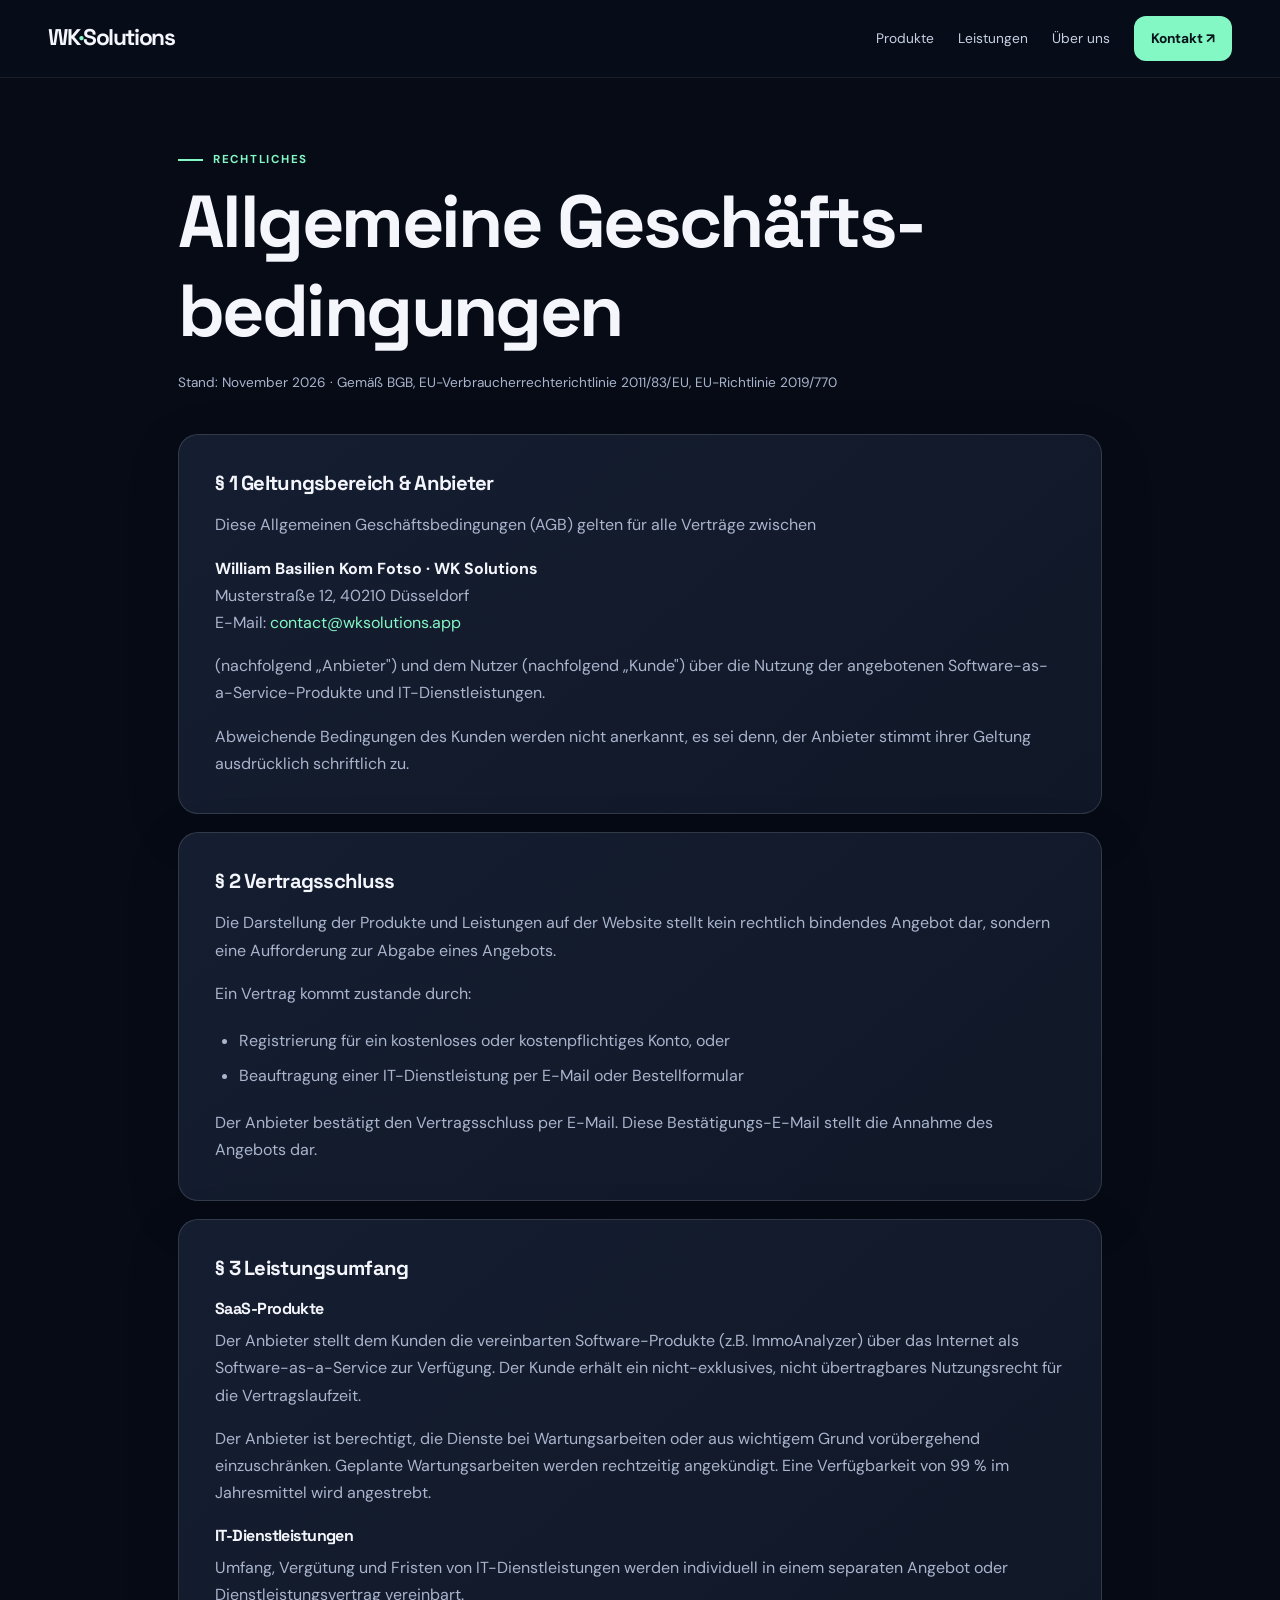
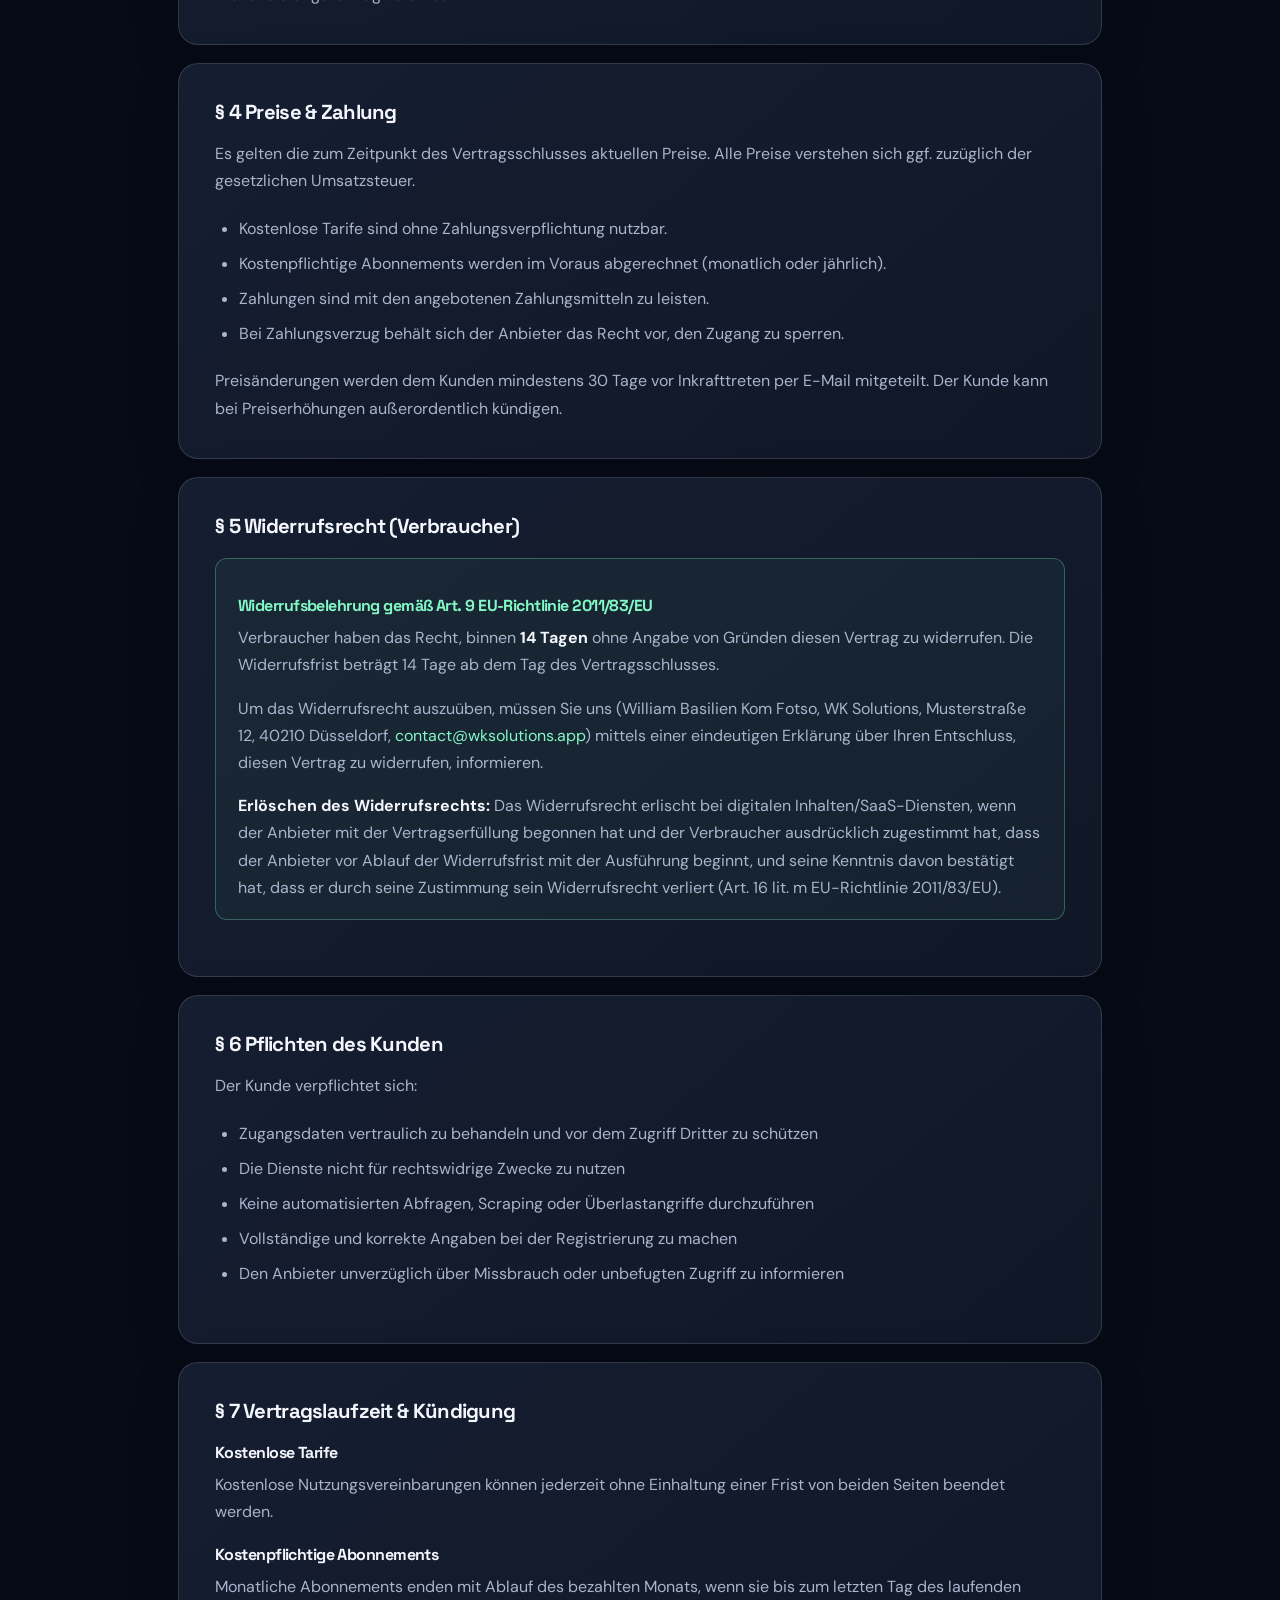
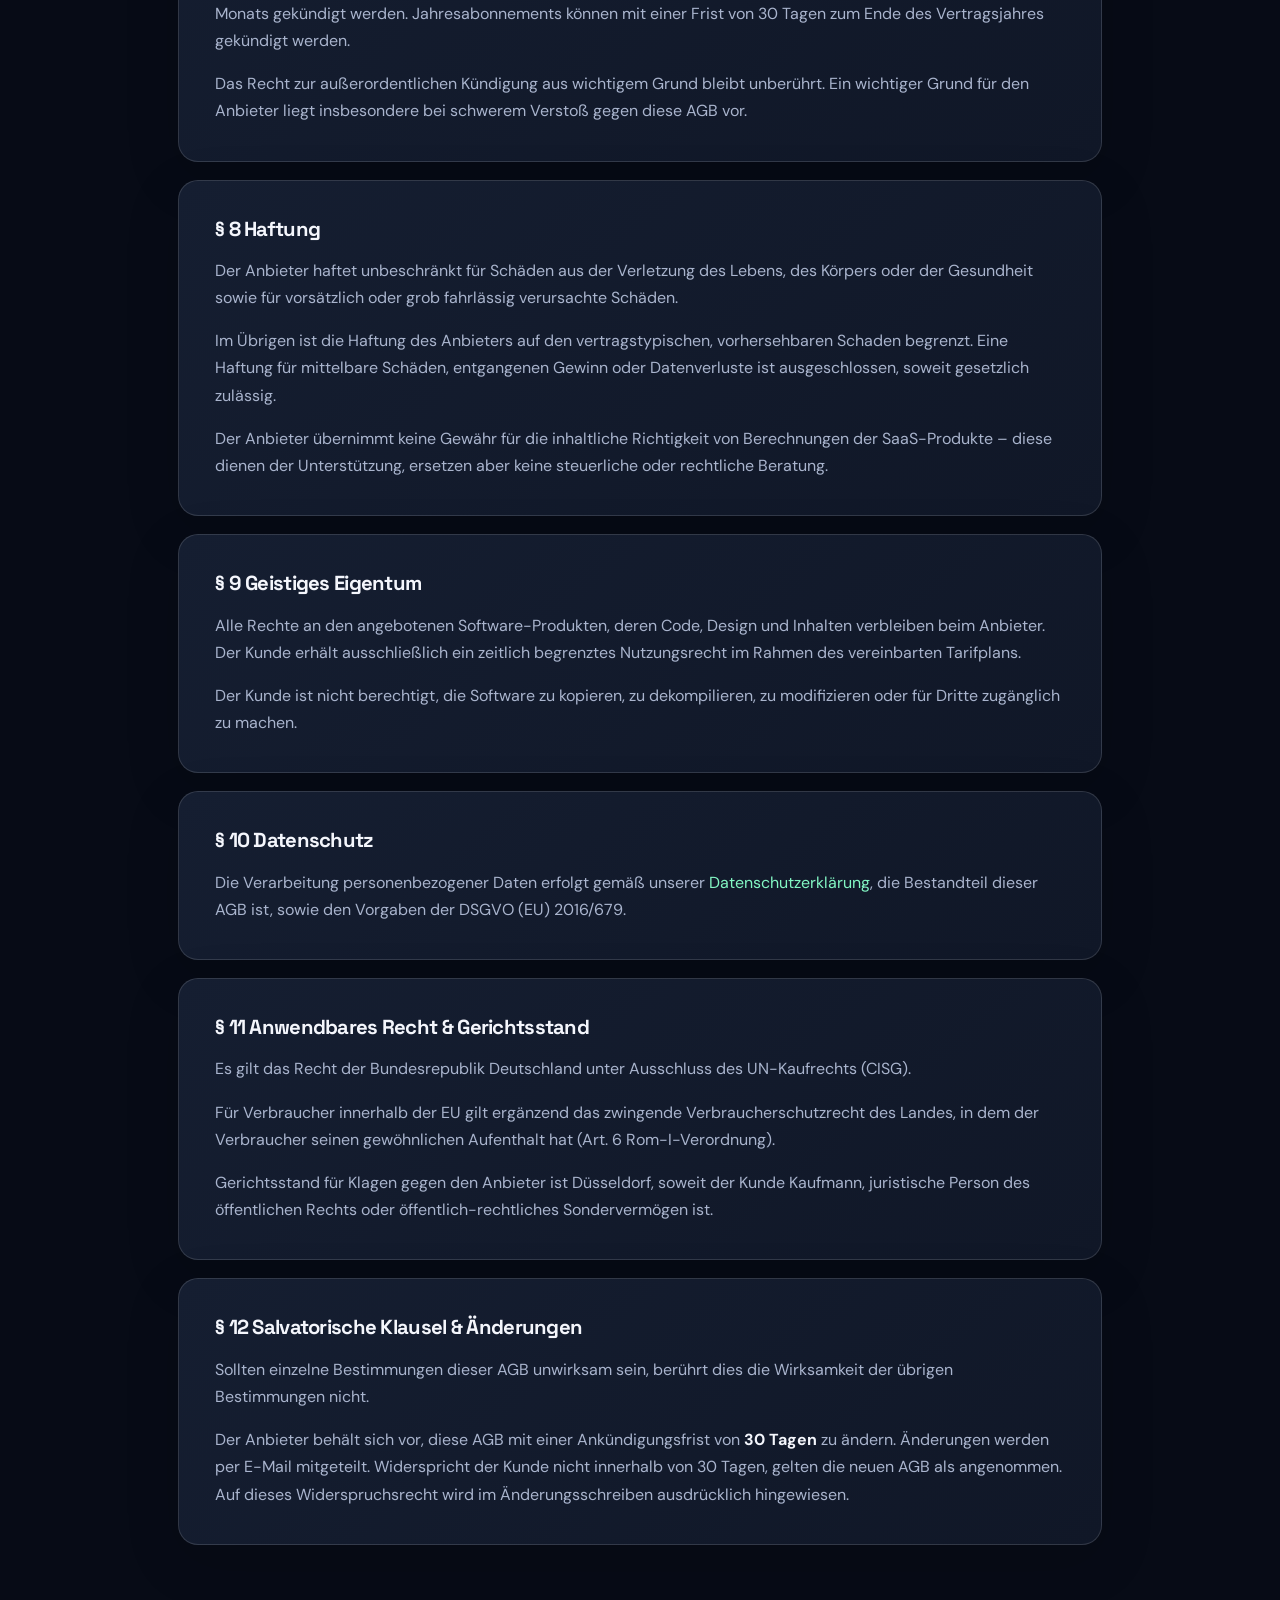
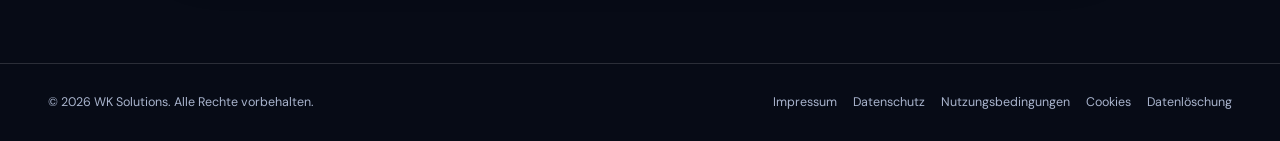
==== commit 3f95ee65: "Correct outdated placeholder information in agb.html" ====
--- a/agb.html
+++ b/agb.html
@@ -14,13 +14,13 @@
 <main class="legal-wrap">
   <div class="page-tag">Rechtliches</div>
   <h1>Allgemeine Geschäfts&shy;bedingungen</h1>
-  <p class="last-updated">Stand: Januar 2025 · Gemäß BGB, EU-Verbraucherrechterichtlinie 2011/83/EU, EU-Richtlinie 2019/770</p>
+  <p class="last-updated">Stand: November 2026 · Gemäß BGB, EU-Verbraucherrechterichtlinie 2011/83/EU, EU-Richtlinie 2019/770</p>
 
   <div class="card">
     <h2>§ 1 Geltungsbereich & Anbieter</h2>
     <p>Diese Allgemeinen Geschäftsbedingungen (AGB) gelten für alle Verträge zwischen</p>
     <p>
-      <strong>Max Mustermann · WK Solutions</strong><br>
+      <strong>William Basilien Kom Fotso · WK Solutions</strong><br>
       Musterstraße 12, 40210 Düsseldorf<br>
       E-Mail: <a href="mailto:contact@wksolutions.app">contact@wksolutions.app</a>
     </p>
@@ -78,7 +78,7 @@
       <p>Verbraucher haben das Recht, binnen <strong>14 Tagen</strong> ohne Angabe von
          Gründen diesen Vertrag zu widerrufen. Die Widerrufsfrist beträgt 14 Tage ab dem
          Tag des Vertragsschlusses.</p>
-      <p>Um das Widerrufsrecht auszuüben, müssen Sie uns (Max Mustermann, WK Solutions,
+      <p>Um das Widerrufsrecht auszuüben, müssen Sie uns (William Basilien Kom Fotso, WK Solutions,
          Musterstraße 12, 40210 Düsseldorf, <a href="mailto:contact@wksolutions.app">contact@wksolutions.app</a>)
          mittels einer eindeutigen Erklärung über Ihren Entschluss, diesen Vertrag zu
          widerrufen, informieren.</p>
